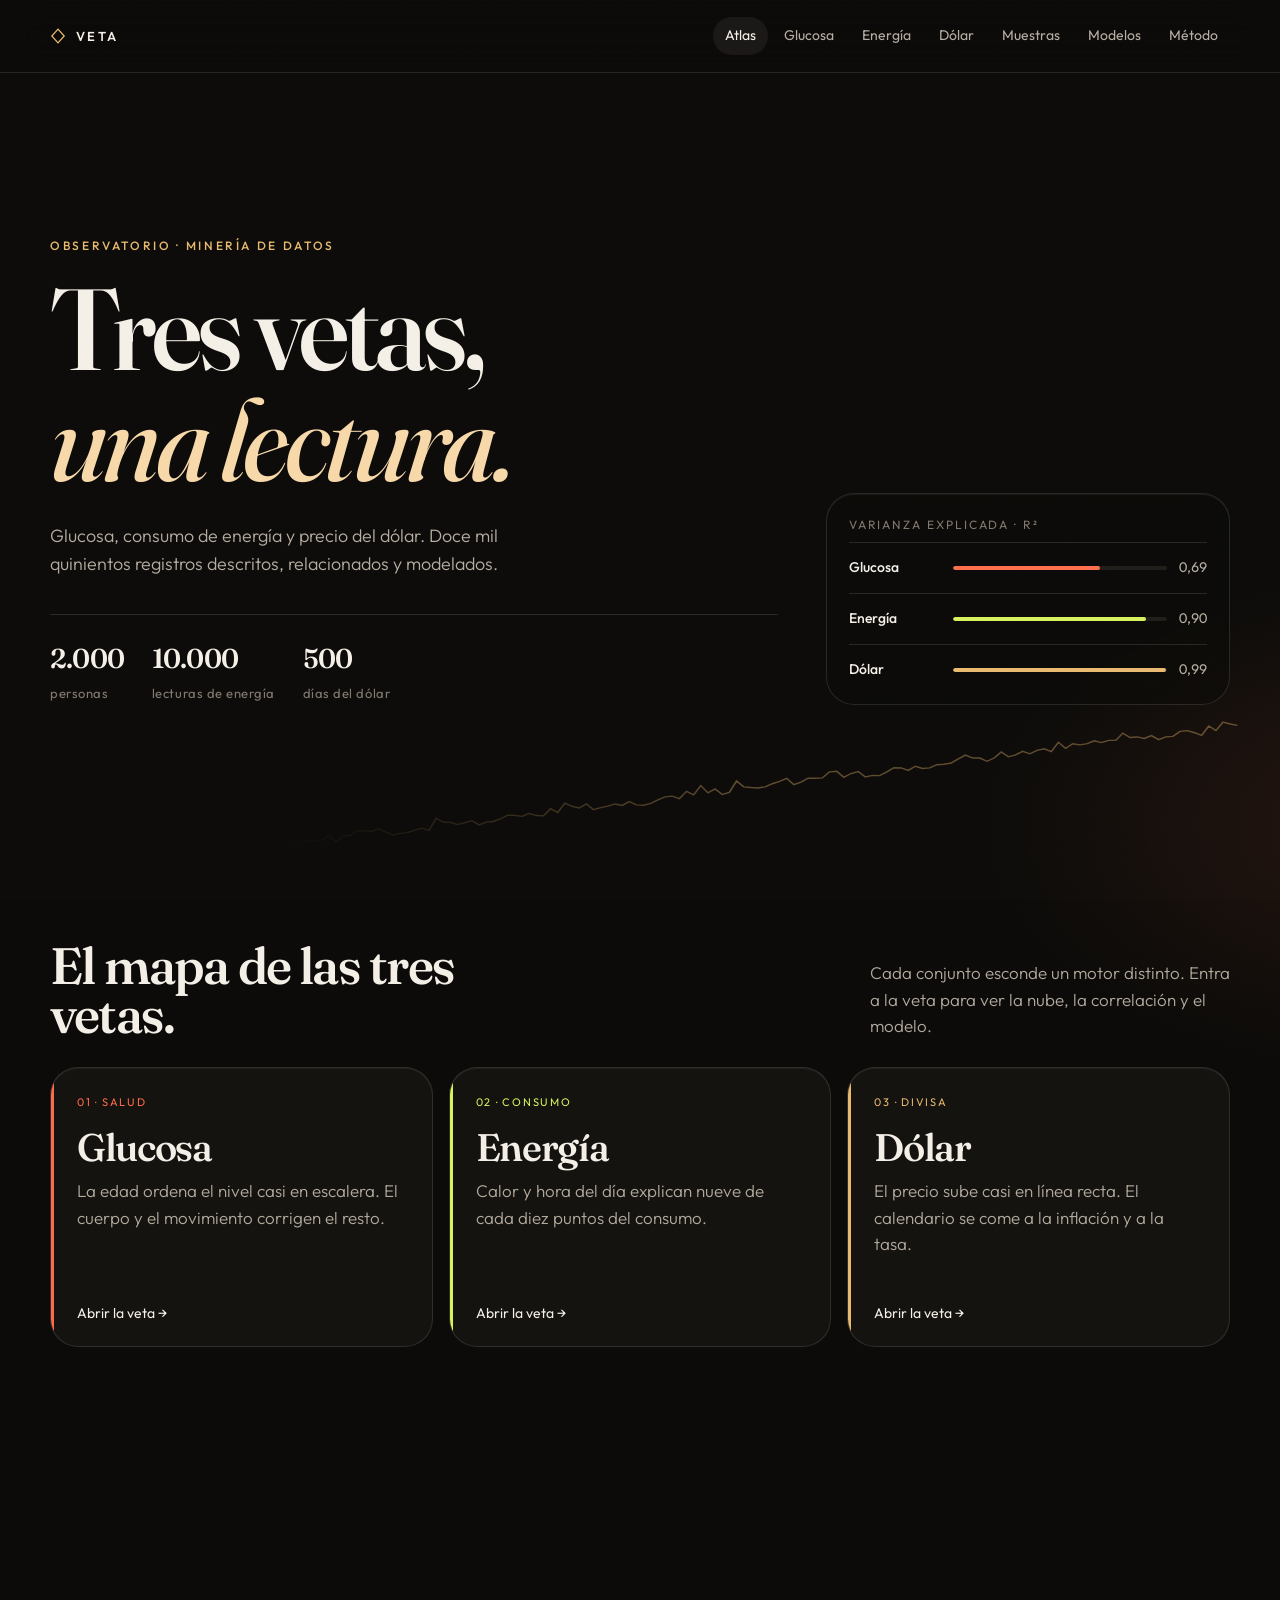
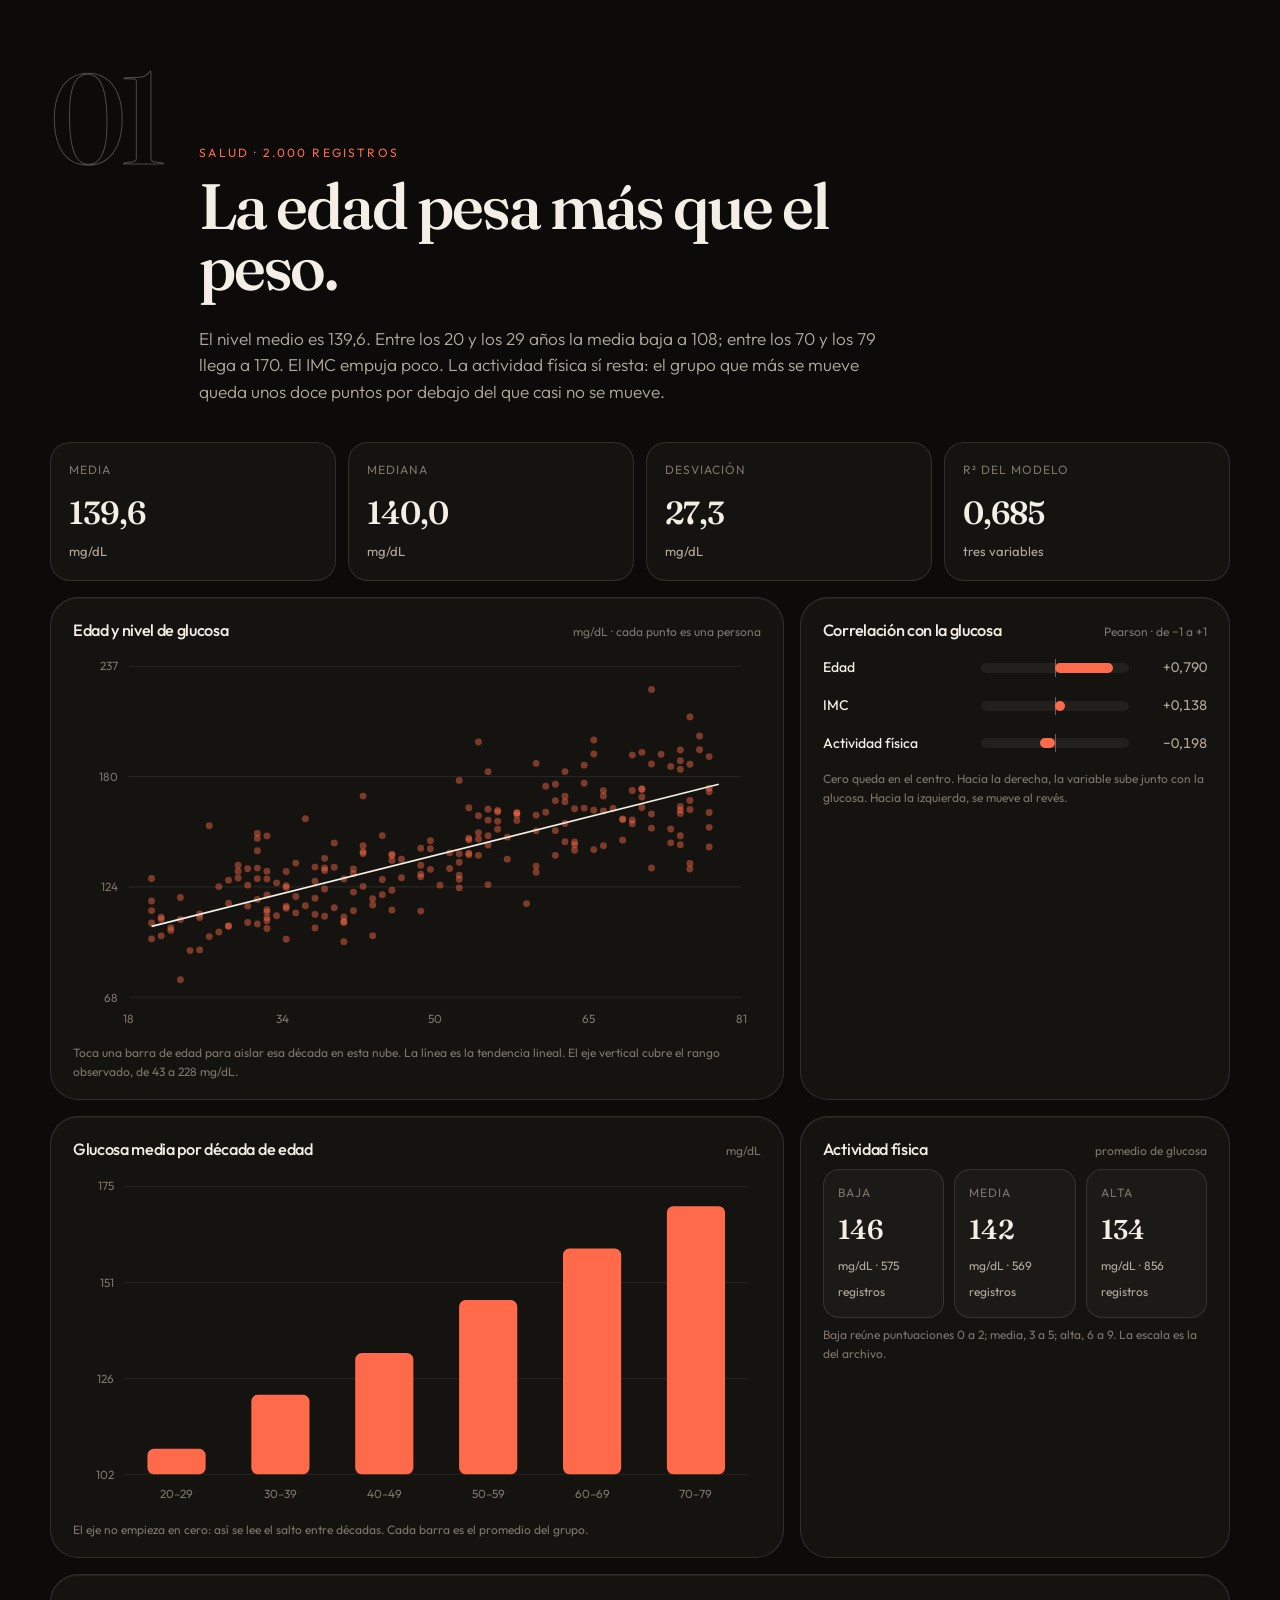
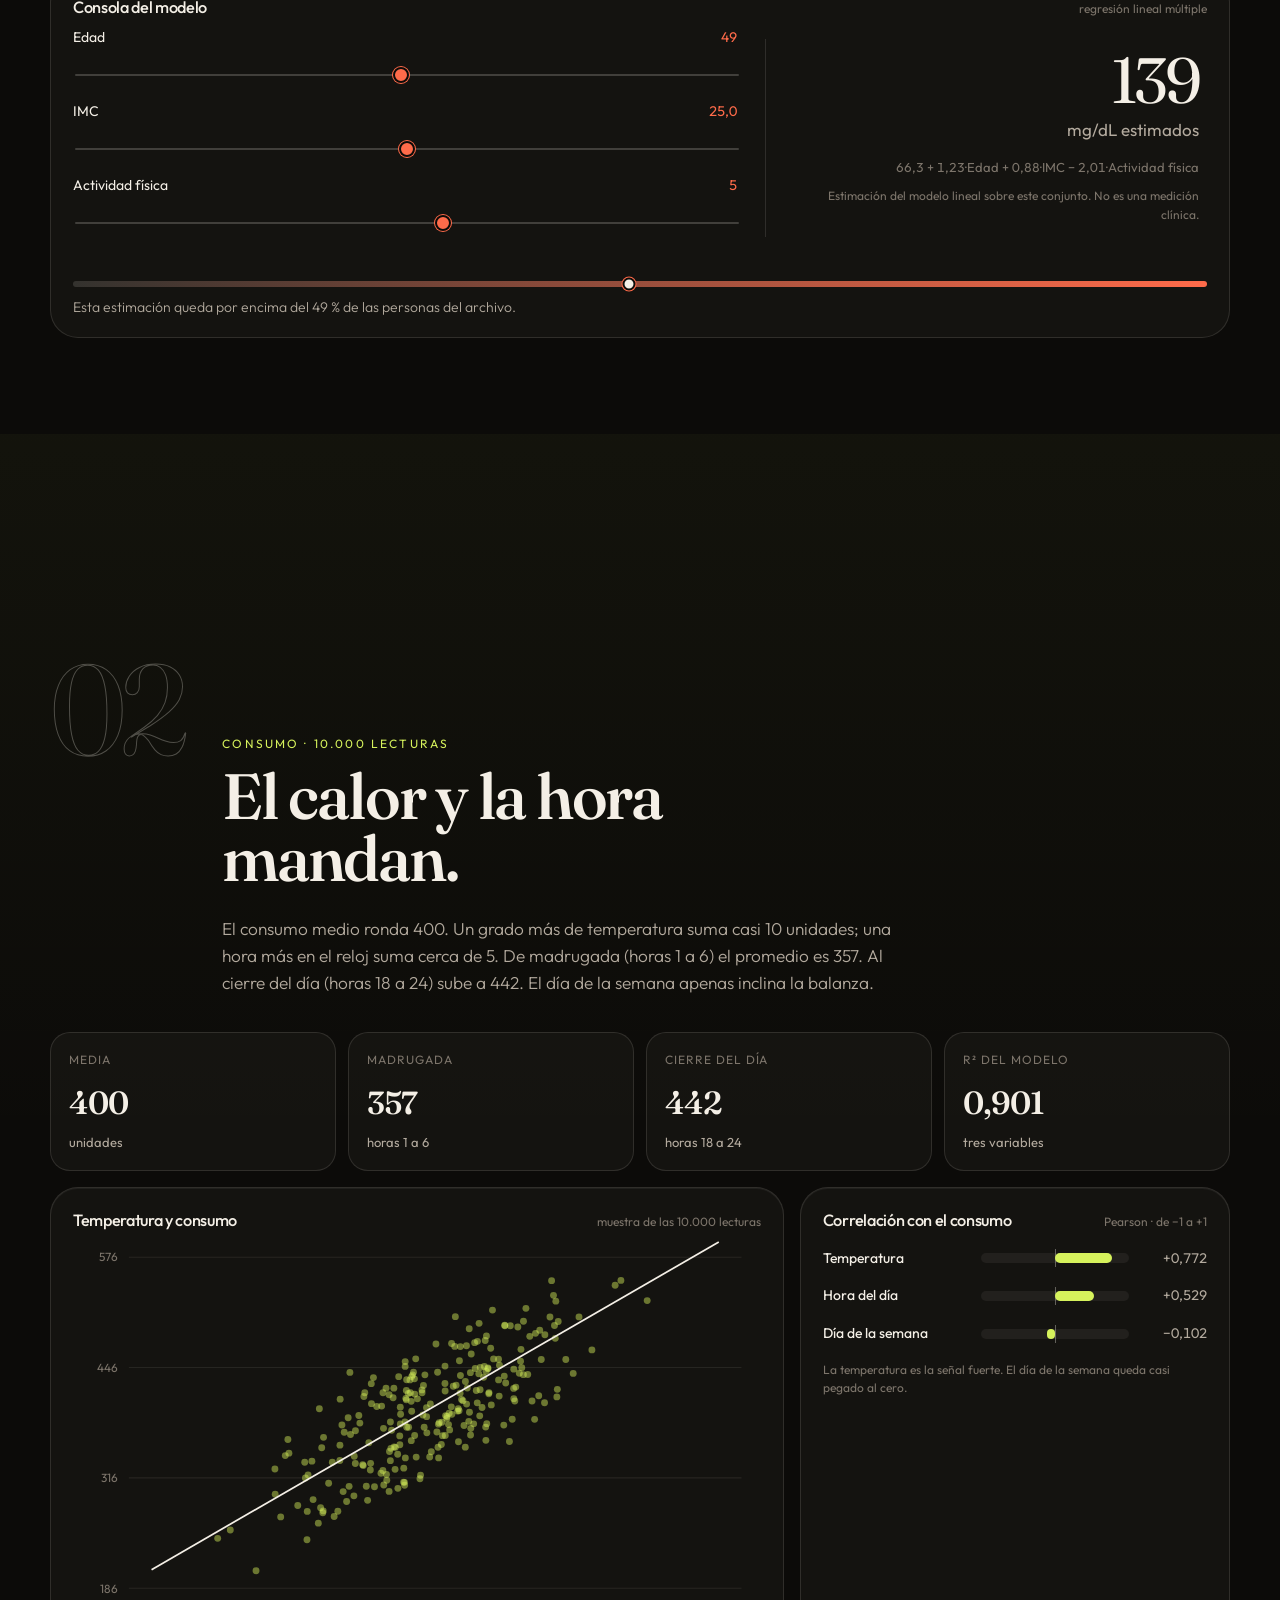
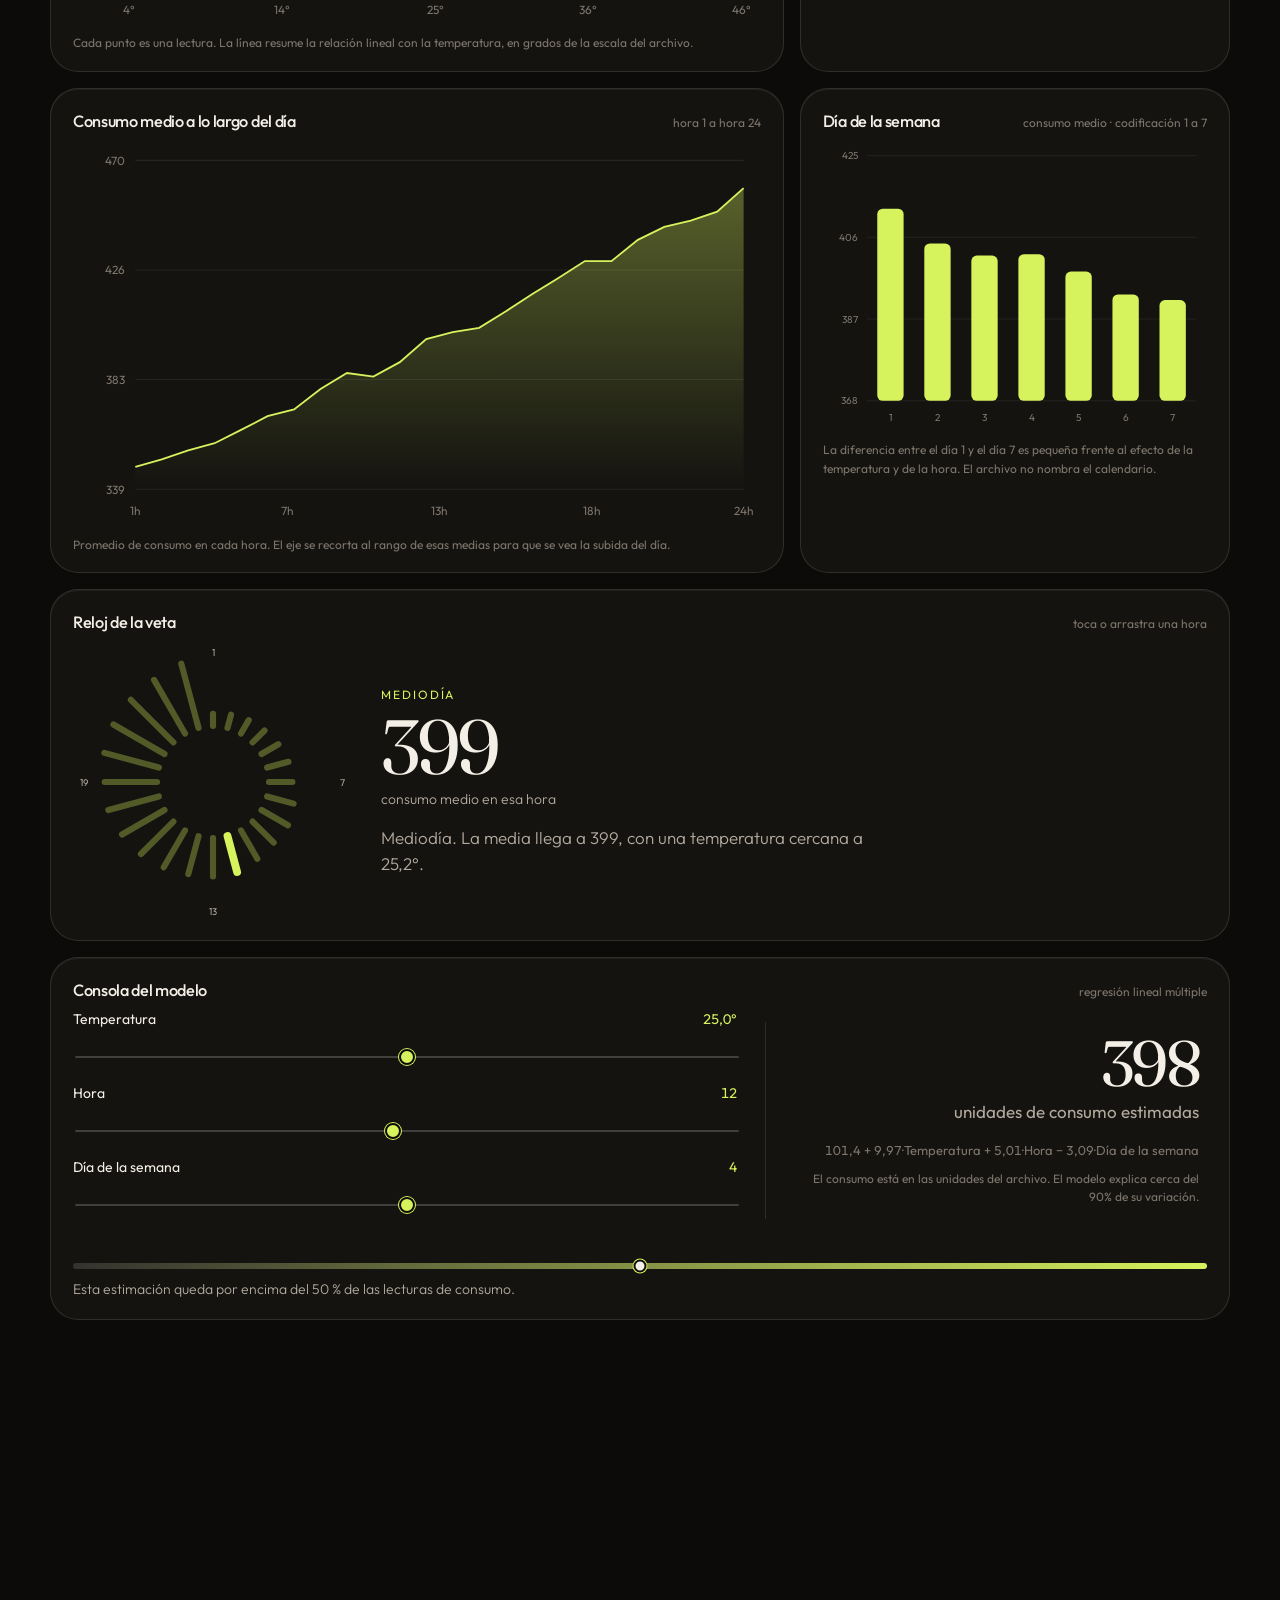
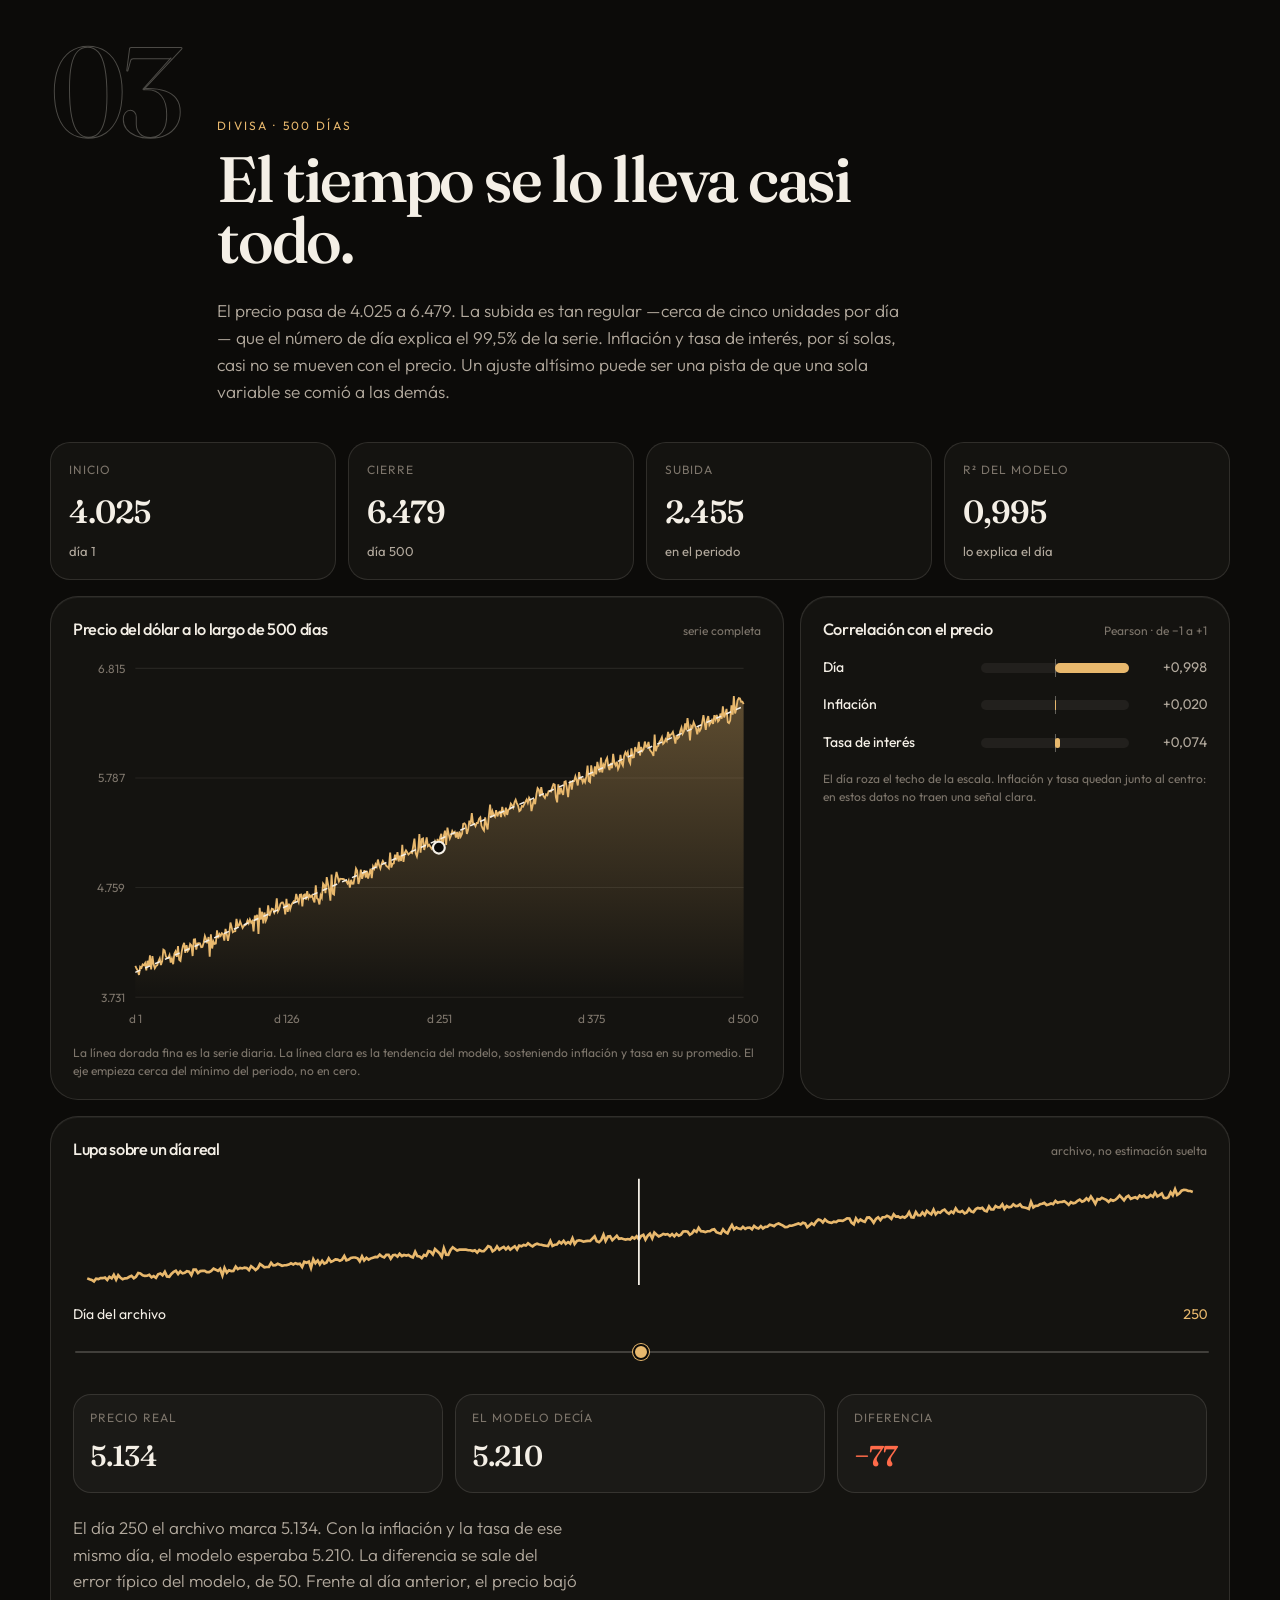
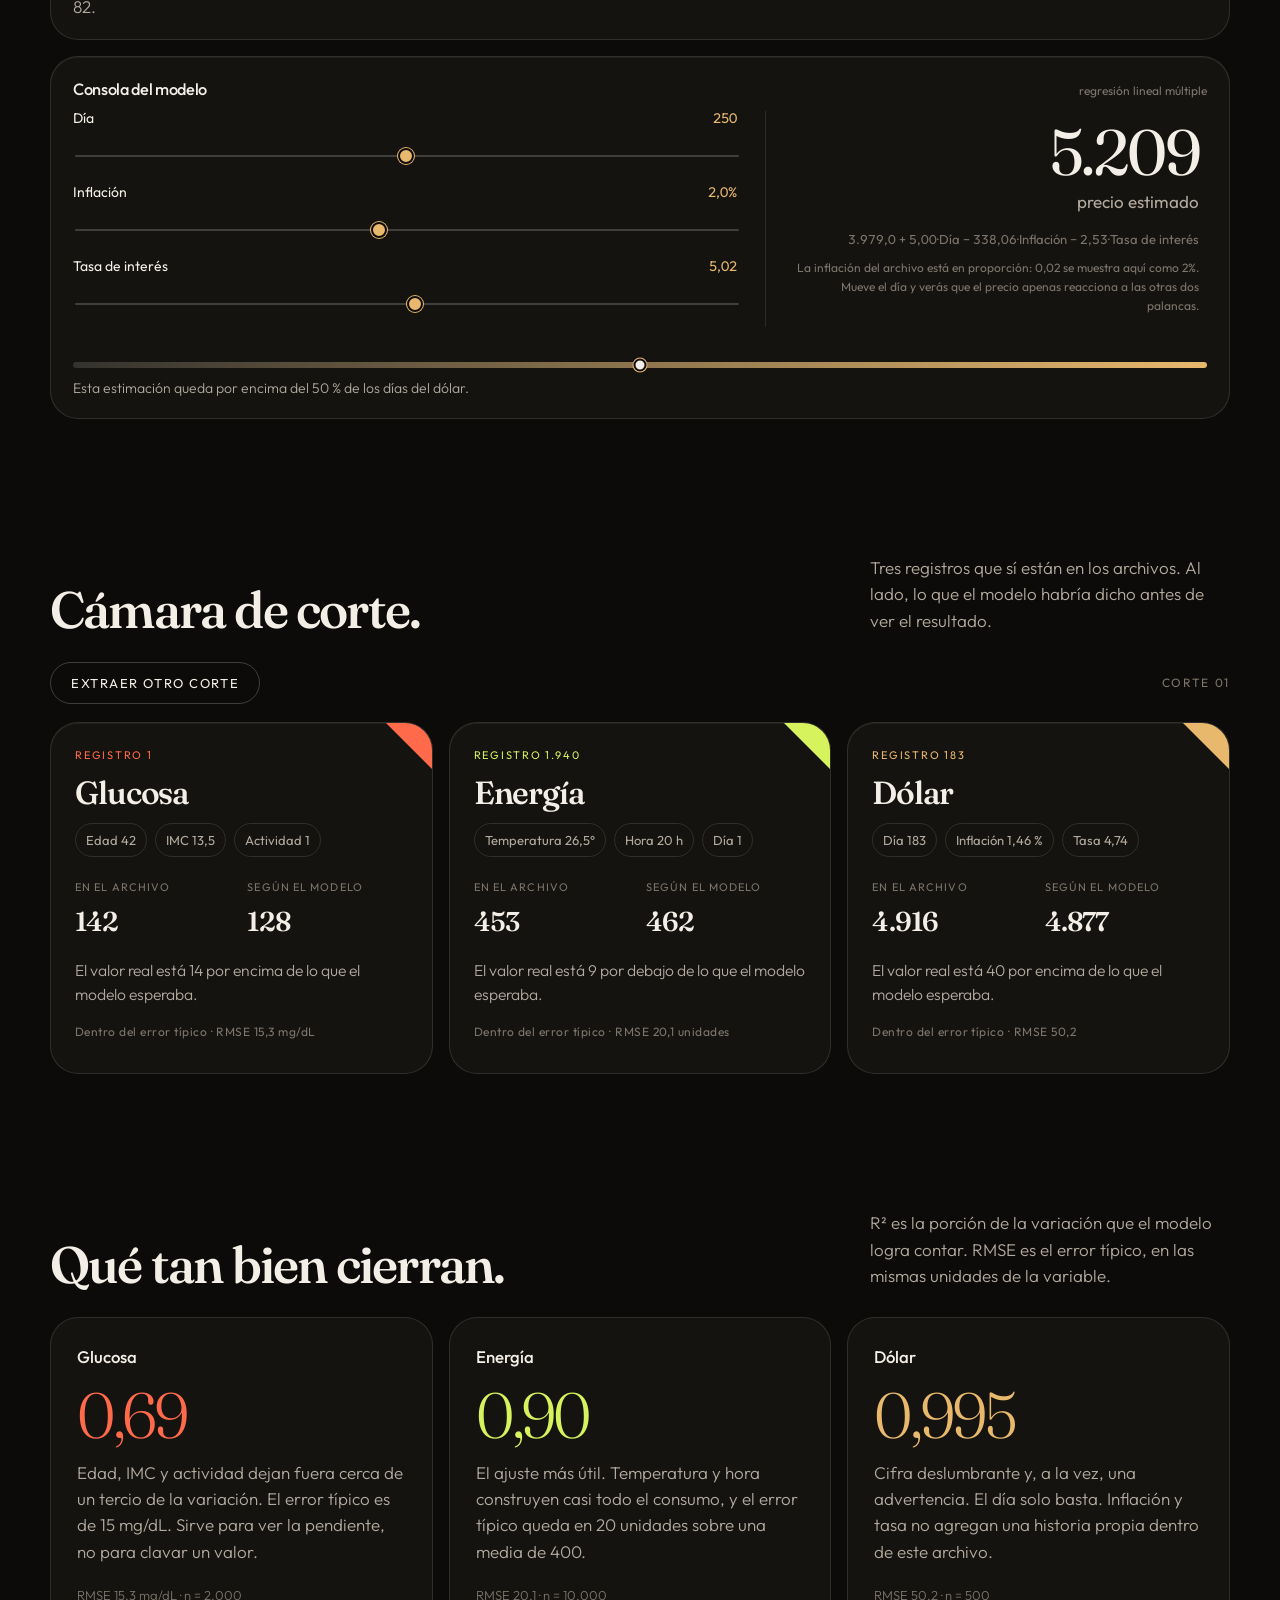
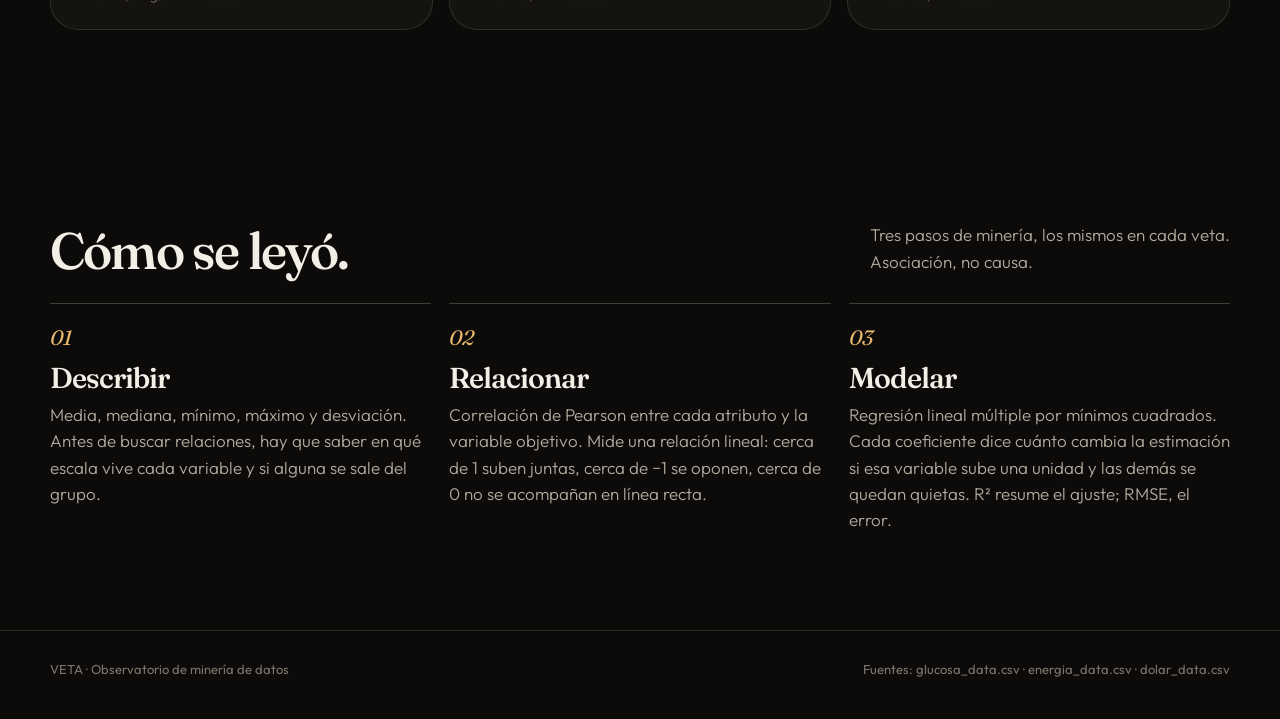
==== index.html @ 9ced31cc "Publicar el observatorio visual de minería de datos. La página lee glucosa, energía y dólar con esta" ====
<!DOCTYPE html>
<html lang="es">
<head>
  <meta charset="UTF-8" />
  <meta name="viewport" content="width=device-width, initial-scale=1" />
  <meta name="theme-color" content="#0c0b09" />
  <title>VETA — Minería de datos</title>
  <meta name="description" content="Observatorio visual de minería de datos: glucosa, consumo de energía y precio del dólar." />
  <link rel="icon" href="data:image/svg+xml,%3Csvg xmlns='http://www.w3.org/2000/svg' viewBox='0 0 32 32'%3E%3Crect fill='%230c0b09' width='32' height='32'/%3E%3Cpath d='M16 4l8 12-8 12-8-12z' fill='none' stroke='%23e8b86d' stroke-width='1.6'/%3E%3C/svg%3E" />
  <link rel="preconnect" href="https://fonts.googleapis.com" />
  <link rel="preconnect" href="https://fonts.gstatic.com" crossorigin />
  <link href="https://fonts.googleapis.com/css2?family=Fraunces:ital,opsz,wght@0,9..144,460;0,9..144,560;1,9..144,460&family=Outfit:wght@300;400;500;600&display=swap" rel="stylesheet" />
  <link rel="stylesheet" href="css/estilos.css" />
</head>
<body>
  <div class="progreso" id="progreso"></div>

  <header class="nav">
    <div class="nav-inner">
      <a class="marca" href="#inicio" aria-label="VETA, inicio">
        <svg width="16" height="16" viewBox="0 0 16 16" aria-hidden="true">
          <path d="M8 1.2 14.2 8 8 14.8 1.8 8Z" fill="none" stroke="#e8b86d" stroke-width="1.2"/>
        </svg>
        VETA
      </a>
      <nav class="nav-links" aria-label="Secciones">
        <a href="#atlas">Atlas</a>
        <a href="#glucosa">Glucosa</a>
        <a href="#energia">Energía</a>
        <a href="#dolar">Dólar</a>
        <a href="#muestras">Muestras</a>
        <a href="#modelos">Modelos</a>
        <a href="#metodo">Método</a>
      </nav>
    </div>
  </header>

  <main>
    <section class="hero" id="inicio">
      <svg class="hero-trazo" viewBox="0 0 1200 280" preserveAspectRatio="none" aria-hidden="true">
        <path id="hero-trazo" fill="none" stroke="rgba(232,184,109,0.45)" stroke-width="1.6" />
      </svg>
      <div class="contenedor hero-grid">
        <div>
          <p class="ceja">Observatorio · Minería de datos</p>
          <h1>Tres vetas,<br><em>una lectura.</em></h1>
          <p class="bajada">Glucosa, consumo de energía y precio del dólar. Doce mil quinientos registros descritos, relacionados y modelados.</p>
          <div class="hero-meta">
            <div><strong>2.000</strong><span>personas</span></div>
            <div><strong>10.000</strong><span>lecturas de energía</span></div>
            <div><strong>500</strong><span>días del dólar</span></div>
          </div>
        </div>
        <aside class="panel-hero" aria-label="Ajuste de los tres modelos">
          <p>Varianza explicada · R²</p>
          <div class="medidor">
            <b>Glucosa</b>
            <div class="pista"><i id="barra-g" style="width:68.5%;background:var(--glucosa)"></i></div>
            <em>0,69</em>
          </div>
          <div class="medidor">
            <b>Energía</b>
            <div class="pista"><i id="barra-e" style="width:90.1%;background:var(--energia)"></i></div>
            <em>0,90</em>
          </div>
          <div class="medidor">
            <b>Dólar</b>
            <div class="pista"><i id="barra-d" style="width:99.5%;background:var(--dolar)"></i></div>
            <em>0,99</em>
          </div>
        </aside>
      </div>
    </section>

    <section class="atlas" id="atlas">
      <div class="contenedor">
        <div class="seccion-cabeza">
          <h2>El mapa de las tres vetas.</h2>
          <p>Cada conjunto esconde un motor distinto. Entra a la veta para ver la nube, la correlación y el modelo.</p>
        </div>
        <div class="fichas">
          <a class="ficha" href="#glucosa" style="--accent: var(--glucosa)">
            <small>01 · Salud</small>
            <h3>Glucosa</h3>
            <p>La edad ordena el nivel casi en escalera. El cuerpo y el movimiento corrigen el resto.</p>
            <span class="ir">Abrir la veta →</span>
          </a>
          <a class="ficha" href="#energia" style="--accent: var(--energia)">
            <small>02 · Consumo</small>
            <h3>Energía</h3>
            <p>Calor y hora del día explican nueve de cada diez puntos del consumo.</p>
            <span class="ir">Abrir la veta →</span>
          </a>
          <a class="ficha" href="#dolar" style="--accent: var(--dolar)">
            <small>03 · Divisa</small>
            <h3>Dólar</h3>
            <p>El precio sube casi en línea recta. El calendario se come a la inflación y a la tasa.</p>
            <span class="ir">Abrir la veta →</span>
          </a>
        </div>
      </div>
    </section>

    <section class="capitulo" id="glucosa" data-tono="glucosa">
      <div class="contenedor">
        <div class="cabecera-cap">
          <p class="indice" aria-hidden="true">01</p>
          <div>
            <p class="kicker">Salud · 2.000 registros</p>
            <h2>La edad pesa más que el peso.</h2>
          </div>
          <p class="cita">El nivel medio es 139,6. Entre los 20 y los 29 años la media baja a 108; entre los 70 y los 79 llega a 170. El IMC empuja poco. La actividad física sí resta: el grupo que más se mueve queda unos doce puntos por debajo del que casi no se mueve.</p>
        </div>

        <div class="metricas" id="metricas-glucosa"></div>

        <div class="rejilla">
          <article class="panel">
            <header>
              <h3>Edad y nivel de glucosa</h3>
              <span>mg/dL · cada punto es una persona</span>
            </header>
            <div class="lienzo" id="chart-g-scatter"></div>
            <p class="nota" id="nota-decada">Toca una barra de edad para aislar esa década en esta nube. La línea es la tendencia lineal. El eje vertical cubre el rango observado, de 43 a 228 mg/dL.</p>
          </article>
          <article class="panel">
            <header>
              <h3>Correlación con la glucosa</h3>
              <span>Pearson · de −1 a +1</span>
            </header>
            <div id="corr-glucosa"></div>
            <p class="nota">Cero queda en el centro. Hacia la derecha, la variable sube junto con la glucosa. Hacia la izquierda, se mueve al revés.</p>
          </article>
        </div>

        <div class="rejilla">
          <article class="panel">
            <header>
              <h3>Glucosa media por década de edad</h3>
              <span>mg/dL</span>
            </header>
            <div class="lienzo" id="chart-g-edad"></div>
            <p class="nota">El eje no empieza en cero: así se lee el salto entre décadas. Cada barra es el promedio del grupo.</p>
          </article>
          <article class="panel">
            <header>
              <h3>Actividad física</h3>
              <span>promedio de glucosa</span>
            </header>
            <div class="actividad" id="act-glucosa"></div>
            <p class="nota">Baja reúne puntuaciones 0 a 2; media, 3 a 5; alta, 6 a 9. La escala es la del archivo.</p>
          </article>
        </div>

        <article class="panel bloque">
          <header>
            <h3>Consola del modelo</h3>
            <span>regresión lineal múltiple</span>
          </header>
          <form class="consola" data-modelo="glucosa">
            <div>
              <div class="control">
                <div class="control-top"><label for="g-edad">Edad</label><output id="g-edad-out">49</output></div>
                <input id="g-edad" type="range" min="20" max="79" step="1" value="49" data-clave="Edad" />
              </div>
              <div class="control">
                <div class="control-top"><label for="g-imc">IMC</label><output id="g-imc-out">25,0</output></div>
                <input id="g-imc" type="range" min="11" max="39" step="0.1" value="25" data-clave="IMC" data-decimales="1" />
              </div>
              <div class="control">
                <div class="control-top"><label for="g-act">Actividad física</label><output id="g-act-out">5</output></div>
                <input id="g-act" type="range" min="0" max="9" step="1" value="5" data-clave="Actividad_Fisica" />
              </div>
            </div>
            <div class="resultado">
              <span class="resultado-num" data-salida>139,6</span>
              <span class="resultado-unidad">mg/dL estimados</span>
              <p class="ecuacion" data-ecuacion></p>
              <p class="aviso">Estimación del modelo lineal sobre este conjunto. No es una medición clínica.</p>
            </div>
          </form>
        </article>
      </div>
    </section>

    <section class="capitulo" id="energia" data-tono="energia">
      <div class="contenedor">
        <div class="cabecera-cap">
          <p class="indice" aria-hidden="true">02</p>
          <div>
            <p class="kicker">Consumo · 10.000 lecturas</p>
            <h2>El calor y la hora mandan.</h2>
          </div>
          <p class="cita">El consumo medio ronda 400. Un grado más de temperatura suma casi 10 unidades; una hora más en el reloj suma cerca de 5. De madrugada (horas 1 a 6) el promedio es 357. Al cierre del día (horas 18 a 24) sube a 442. El día de la semana apenas inclina la balanza.</p>
        </div>

        <div class="metricas" id="metricas-energia"></div>

        <div class="rejilla">
          <article class="panel">
            <header>
              <h3>Temperatura y consumo</h3>
              <span>muestra de las 10.000 lecturas</span>
            </header>
            <div class="lienzo" id="chart-e-scatter"></div>
            <p class="nota">Cada punto es una lectura. La línea resume la relación lineal con la temperatura, en grados de la escala del archivo.</p>
          </article>
          <article class="panel">
            <header>
              <h3>Correlación con el consumo</h3>
              <span>Pearson · de −1 a +1</span>
            </header>
            <div id="corr-energia"></div>
            <p class="nota">La temperatura es la señal fuerte. El día de la semana queda casi pegado al cero.</p>
          </article>
        </div>

        <div class="rejilla">
          <article class="panel">
            <header>
              <h3>Consumo medio a lo largo del día</h3>
              <span>hora 1 a hora 24</span>
            </header>
            <div class="lienzo" id="chart-e-hora"></div>
            <p class="nota">Promedio de consumo en cada hora. El eje se recorta al rango de esas medias para que se vea la subida del día.</p>
          </article>
          <article class="panel">
            <header>
              <h3>Día de la semana</h3>
              <span>consumo medio · codificación 1 a 7</span>
            </header>
            <div class="lienzo" id="chart-e-dia"></div>
            <p class="nota">La diferencia entre el día 1 y el día 7 es pequeña frente al efecto de la temperatura y de la hora. El archivo no nombra el calendario.</p>
          </article>
        </div>

        <article class="panel bloque">
          <header>
            <h3>Reloj de la veta</h3>
            <span>toca o arrastra una hora</span>
          </header>
          <div class="reloj-cuerpo">
            <div class="lienzo reloj" id="reloj"></div>
            <div class="reloj-lectura">
              <p class="reloj-kicker" id="reloj-franja">Mediodía</p>
              <p class="reloj-num" id="reloj-consumo">399</p>
              <p class="reloj-unidad">consumo medio en esa hora</p>
              <p class="reloj-texto" id="reloj-texto"></p>
            </div>
          </div>
        </article>

        <article class="panel bloque">
          <header>
            <h3>Consola del modelo</h3>
            <span>regresión lineal múltiple</span>
          </header>
          <form class="consola" data-modelo="energia">
            <div>
              <div class="control">
                <div class="control-top"><label for="e-temp">Temperatura</label><output id="e-temp-out">25,0</output></div>
                <input id="e-temp" type="range" min="5" max="45" step="0.1" value="25" data-clave="Temperatura" data-decimales="1" data-sufijo="°" />
              </div>
              <div class="control">
                <div class="control-top"><label for="e-hora">Hora</label><output id="e-hora-out">12</output></div>
                <input id="e-hora" type="range" min="1" max="24" step="1" value="12" data-clave="Hora" />
              </div>
              <div class="control">
                <div class="control-top"><label for="e-dia">Día de la semana</label><output id="e-dia-out">4</output></div>
                <input id="e-dia" type="range" min="1" max="7" step="1" value="4" data-clave="Dia_Semana" />
              </div>
            </div>
            <div class="resultado">
              <span class="resultado-num" data-salida>400</span>
              <span class="resultado-unidad">unidades de consumo estimadas</span>
              <p class="ecuacion" data-ecuacion></p>
              <p class="aviso">El consumo está en las unidades del archivo. El modelo explica cerca del 90% de su variación.</p>
            </div>
          </form>
        </article>
      </div>
    </section>

    <section class="capitulo" id="dolar" data-tono="dolar">
      <div class="contenedor">
        <div class="cabecera-cap">
          <p class="indice" aria-hidden="true">03</p>
          <div>
            <p class="kicker">Divisa · 500 días</p>
            <h2>El tiempo se lo lleva casi todo.</h2>
          </div>
          <p class="cita">El precio pasa de 4.025 a 6.479. La subida es tan regular —cerca de cinco unidades por día— que el número de día explica el 99,5% de la serie. Inflación y tasa de interés, por sí solas, casi no se mueven con el precio. Un ajuste altísimo puede ser una pista de que una sola variable se comió a las demás.</p>
        </div>

        <div class="metricas" id="metricas-dolar"></div>

        <div class="rejilla">
          <article class="panel">
            <header>
              <h3>Precio del dólar a lo largo de 500 días</h3>
              <span>serie completa</span>
            </header>
            <div class="lienzo" id="chart-d-serie"></div>
            <p class="nota">La línea dorada fina es la serie diaria. La línea clara es la tendencia del modelo, sosteniendo inflación y tasa en su promedio. El eje empieza cerca del mínimo del periodo, no en cero.</p>
          </article>
          <article class="panel">
            <header>
              <h3>Correlación con el precio</h3>
              <span>Pearson · de −1 a +1</span>
            </header>
            <div id="corr-dolar"></div>
            <p class="nota">El día roza el techo de la escala. Inflación y tasa quedan junto al centro: en estos datos no traen una señal clara.</p>
          </article>
        </div>

        <article class="panel bloque">
          <header>
            <h3>Lupa sobre un día real</h3>
            <span>archivo, no estimación suelta</span>
          </header>
          <div class="lupa">
            <svg id="lupa-cinta" viewBox="0 0 640 72" role="img" aria-label="Recorrido del precio con el día elegido"></svg>
            <div class="control">
              <div class="control-top">
                <label for="lupa-dia">Día del archivo</label>
                <output id="lupa-dia-out">250</output>
              </div>
              <input id="lupa-dia" type="range" min="1" max="500" step="1" value="250" />
            </div>
            <div class="lupa-cifras">
              <div><span>Precio real</span><strong id="lupa-precio">—</strong></div>
              <div><span>El modelo decía</span><strong id="lupa-modelo">—</strong></div>
              <div><span>Diferencia</span><strong id="lupa-error">—</strong></div>
            </div>
            <p class="lupa-relato" id="lupa-relato"></p>
          </div>
        </article>

        <article class="panel bloque">
          <header>
            <h3>Consola del modelo</h3>
            <span>regresión lineal múltiple</span>
          </header>
          <form class="consola" data-modelo="dolar">
            <div>
              <div class="control">
                <div class="control-top"><label for="d-dia">Día</label><output id="d-dia-out">250</output></div>
                <input id="d-dia" type="range" min="1" max="500" step="1" value="250" data-clave="Dia" />
              </div>
              <div class="control">
                <div class="control-top"><label for="d-inf">Inflación</label><output id="d-inf-out">2,0%</output></div>
                <input id="d-inf" type="range" min="0.004" max="0.039" step="0.001" value="0.02" data-clave="Inflacion" data-escala="100" data-decimales="1" data-sufijo="%" />
              </div>
              <div class="control">
                <div class="control-top"><label for="d-tasa">Tasa de interés</label><output id="d-tasa-out">5,02</output></div>
                <input id="d-tasa" type="range" min="3.65" max="6.32" step="0.01" value="5.02" data-clave="Tasa_interes" data-decimales="2" />
              </div>
            </div>
            <div class="resultado">
              <span class="resultado-num" data-salida>5.212</span>
              <span class="resultado-unidad">precio estimado</span>
              <p class="ecuacion" data-ecuacion></p>
              <p class="aviso">La inflación del archivo está en proporción: 0,02 se muestra aquí como 2%. Mueve el día y verás que el precio apenas reacciona a las otras dos palancas.</p>
            </div>
          </form>
        </article>
      </div>
    </section>

    <section class="camara" id="muestras">
      <div class="contenedor">
        <div class="seccion-cabeza">
          <h2>Cámara de corte.</h2>
          <p>Tres registros que sí están en los archivos. Al lado, lo que el modelo habría dicho antes de ver el resultado.</p>
        </div>
        <div class="camara-barra">
          <button type="button" class="extraer" id="extraer">Extraer otro corte</button>
          <span id="corte-num">Corte 01</span>
        </div>
        <div class="trio" id="especimenes"></div>
      </div>
    </section>

    <section class="modelos" id="modelos">
      <div class="contenedor">
        <div class="seccion-cabeza">
          <h2>Qué tan bien cierran.</h2>
          <p>R² es la porción de la variación que el modelo logra contar. RMSE es el error típico, en las mismas unidades de la variable.</p>
        </div>
        <div class="trio">
          <article class="modelo-card" data-tono="glucosa">
            <h3>Glucosa</h3>
            <p class="r2">0,69</p>
            <p>Edad, IMC y actividad dejan fuera cerca de un tercio de la variación. El error típico es de 15 mg/dL. Sirve para ver la pendiente, no para clavar un valor.</p>
            <p class="pie">RMSE 15,3 mg/dL · n = 2.000</p>
          </article>
          <article class="modelo-card" data-tono="energia">
            <h3>Energía</h3>
            <p class="r2">0,90</p>
            <p>El ajuste más útil. Temperatura y hora construyen casi todo el consumo, y el error típico queda en 20 unidades sobre una media de 400.</p>
            <p class="pie">RMSE 20,1 · n = 10.000</p>
          </article>
          <article class="modelo-card" data-tono="dolar">
            <h3>Dólar</h3>
            <p class="r2">0,995</p>
            <p>Cifra deslumbrante y, a la vez, una advertencia. El día solo basta. Inflación y tasa no agregan una historia propia dentro de este archivo.</p>
            <p class="pie">RMSE 50,2 · n = 500</p>
          </article>
        </div>
      </div>
    </section>

    <section class="metodo" id="metodo">
      <div class="contenedor">
        <div class="seccion-cabeza">
          <h2>Cómo se leyó.</h2>
          <p>Tres pasos de minería, los mismos en cada veta. Asociación, no causa.</p>
        </div>
        <div class="pasos">
          <article class="paso">
            <span>01</span>
            <h3>Describir</h3>
            <p>Media, mediana, mínimo, máximo y desviación. Antes de buscar relaciones, hay que saber en qué escala vive cada variable y si alguna se sale del grupo.</p>
          </article>
          <article class="paso">
            <span>02</span>
            <h3>Relacionar</h3>
            <p>Correlación de Pearson entre cada atributo y la variable objetivo. Mide una relación lineal: cerca de 1 suben juntas, cerca de −1 se oponen, cerca de 0 no se acompañan en línea recta.</p>
          </article>
          <article class="paso">
            <span>03</span>
            <h3>Modelar</h3>
            <p>Regresión lineal múltiple por mínimos cuadrados. Cada coeficiente dice cuánto cambia la estimación si esa variable sube una unidad y las demás se quedan quietas. R² resume el ajuste; RMSE, el error.</p>
          </article>
        </div>
      </div>
    </section>
  </main>

  <footer class="pie-pagina">
    <div class="contenedor">
      <span>VETA · Observatorio de minería de datos</span>
      <span>Fuentes: glucosa_data.csv · energia_data.csv · dolar_data.csv</span>
    </div>
  </footer>

  <script src="js/datos.js"></script>
  <script src="js/app.js"></script>
</body>
</html>
---- css/estilos.css ----
:root {
  --bg: #0c0b09;
  --bg-2: #141310;
  --ink: #f4efe6;
  --muted: #b3aa9e;
  --dim: #7d756b;
  --line: rgba(244, 239, 230, 0.12);
  --line-strong: rgba(244, 239, 230, 0.22);
  --panel: rgba(244, 239, 230, 0.035);
  --glucosa: #ff6b4a;
  --energia: #d6f25c;
  --dolar: #e8b86d;
  --serif: "Fraunces", "Iowan Old Style", Palatino, Georgia, serif;
  --sans: "Outfit", "Avenir Next", "Segoe UI", sans-serif;
  --sombra: inset 0 1px 0 rgba(255, 255, 255, 0.05);
  --radio: 28px;
  --ancho: 1180px;
}

* { box-sizing: border-box; }

html { scroll-behavior: smooth; }

body {
  margin: 0;
  color: var(--ink);
  font-family: var(--sans);
  font-weight: 400;
  font-size: 17px;
  line-height: 1.55;
  background:
    radial-gradient(1000px 520px at 8% -10%, rgba(232, 184, 109, 0.16), transparent 58%),
    radial-gradient(820px 480px at 110% 8%, rgba(255, 107, 74, 0.1), transparent 52%),
    radial-gradient(700px 420px at 70% 110%, rgba(214, 242, 92, 0.06), transparent 50%),
    var(--bg);
  color-scheme: dark;
}

body::before {
  content: "";
  pointer-events: none;
  position: fixed;
  inset: 0;
  z-index: 50;
  opacity: 0.18;
  mix-blend-mode: overlay;
  background-image: url("data:image/svg+xml,%3Csvg xmlns='http://www.w3.org/2000/svg' width='180' height='180'%3E%3Cfilter id='n'%3E%3CfeTurbulence type='fractalNoise' baseFrequency='.8' numOctaves='2' stitchTiles='stitch'/%3E%3C/filter%3E%3Crect width='100%25' height='100%25' filter='url(%23n)'/%3E%3C/svg%3E");
}

::selection {
  background: rgba(232, 184, 109, 0.35);
  color: var(--ink);
}

a { color: inherit; text-decoration: none; }

img, svg { max-width: 100%; }

.progreso {
  position: fixed;
  top: 0;
  left: 0;
  height: 2px;
  width: 0;
  z-index: 60;
  background: linear-gradient(90deg, var(--glucosa), var(--dolar), var(--energia));
}

.nav {
  position: sticky;
  top: 0;
  z-index: 40;
  backdrop-filter: blur(18px);
  background: rgba(12, 11, 9, 0.72);
  border-bottom: 1px solid var(--line);
}

.nav-inner,
.contenedor {
  width: min(var(--ancho), calc(100% - 40px));
  margin: 0 auto;
}

.nav-inner {
  display: flex;
  align-items: center;
  justify-content: space-between;
  min-height: 72px;
  gap: 20px;
}

.marca {
  display: flex;
  align-items: center;
  gap: 10px;
  font-weight: 560;
  letter-spacing: 0.18em;
  font-size: 13px;
}

.marca svg { display: block; }

.nav-links {
  display: flex;
  flex-wrap: wrap;
  justify-content: flex-end;
  gap: 4px;
  align-items: center;
}

.nav-links a {
  color: var(--muted);
  font-size: 14px;
  padding: 8px 12px;
  border-radius: 999px;
}

.nav-links a:hover,
.nav-links a.activo {
  color: var(--ink);
  background: rgba(244, 239, 230, 0.06);
}

.hero {
  position: relative;
  min-height: calc(100vh - 72px);
  display: grid;
  align-items: center;
  padding: 48px 0 80px;
  overflow: hidden;
}

.hero-trazo {
  position: absolute;
  left: 0;
  right: 0;
  bottom: 0;
  width: 100%;
  height: 240px;
  opacity: 0.8;
  pointer-events: none;
  -webkit-mask-image: linear-gradient(90deg, transparent 0%, transparent 22%, #000 58%);
  mask-image: linear-gradient(90deg, transparent 0%, transparent 22%, #000 58%);
}

.hero-grid {
  position: relative;
  z-index: 1;
  display: grid;
  grid-template-columns: 1.35fr 0.75fr;
  gap: 48px;
  align-items: end;
}

.ceja {
  margin: 0 0 18px;
  color: var(--dolar);
  letter-spacing: 0.22em;
  text-transform: uppercase;
  font-size: 12px;
  font-weight: 500;
}

h1, h2, h3 {
  font-family: var(--serif);
  font-weight: 560;
  letter-spacing: -0.035em;
  line-height: 0.96;
  margin: 0;
}

h1 {
  font-size: clamp(4.4rem, 9vw, 8.1rem);
}

h1 em {
  font-style: italic;
  font-weight: 460;
  color: #f7d7a6;
}

.bajada {
  max-width: 460px;
  margin: 28px 0 0;
  color: var(--muted);
  font-size: 1.12rem;
  font-weight: 300;
}

.hero-meta {
  display: flex;
  gap: 28px;
  margin-top: 36px;
  padding-top: 22px;
  border-top: 1px solid var(--line);
}

.hero-meta strong {
  display: block;
  font-family: var(--serif);
  font-size: 1.7rem;
  font-weight: 560;
  letter-spacing: -0.03em;
}

.hero-meta span {
  color: var(--dim);
  font-size: 13px;
  letter-spacing: 0.04em;
}

.panel-hero {
  background: rgba(12, 11, 9, 0.55);
  border: 1px solid var(--line);
  border-radius: var(--radio);
  padding: 22px 22px 10px;
  box-shadow: var(--sombra);
  backdrop-filter: blur(8px);
}

.panel-hero p {
  margin: 0 0 8px;
  color: var(--dim);
  font-size: 12px;
  letter-spacing: 0.16em;
  text-transform: uppercase;
}

.medidor {
  display: grid;
  grid-template-columns: 92px 1fr auto;
  gap: 12px;
  align-items: center;
  padding: 14px 0;
  border-top: 1px solid var(--line);
}

.medidor b { font-weight: 500; font-size: 14px; }

.pista {
  height: 4px;
  border-radius: 99px;
  background: rgba(244, 239, 230, 0.08);
  overflow: hidden;
}

.pista i {
  display: block;
  height: 100%;
  border-radius: inherit;
  transform-origin: left center;
  animation: crecer 1.15s cubic-bezier(0.2, 0.7, 0.2, 1) both;
}

.medidor em {
  font-style: normal;
  font-variant-numeric: tabular-nums;
  color: var(--muted);
  font-size: 14px;
}

.atlas, .capitulo, .modelos, .metodo {
  padding: 96px 0;
}

.atlas { padding-top: 40px; }

.seccion-cabeza {
  display: flex;
  justify-content: space-between;
  gap: 32px;
  align-items: end;
  margin-bottom: 28px;
}

.seccion-cabeza h2 { font-size: clamp(2.4rem, 4vw, 3.6rem); max-width: 14ch; }

.seccion-cabeza p {
  max-width: 360px;
  margin: 0;
  color: var(--muted);
  font-weight: 300;
}

.fichas {
  display: grid;
  grid-template-columns: repeat(3, 1fr);
  gap: 16px;
}

.ficha {
  --accent: var(--dolar);
  position: relative;
  display: flex;
  flex-direction: column;
  min-height: 280px;
  padding: 26px 26px 22px;
  border-radius: var(--radio);
  background: var(--panel);
  border: 1px solid var(--line);
  box-shadow: var(--sombra);
  overflow: hidden;
  transition: transform 0.35s ease, border-color 0.35s ease, background 0.35s ease;
}

.ficha::before {
  content: "";
  position: absolute;
  left: 0;
  top: 0;
  bottom: 0;
  width: 3px;
  background: var(--accent);
}

.ficha:hover {
  transform: translateY(-6px);
  border-color: var(--line-strong);
  background: rgba(244, 239, 230, 0.055);
}

.ficha small {
  color: var(--accent);
  letter-spacing: 0.16em;
  text-transform: uppercase;
  font-size: 11px;
}

.ficha h3 {
  margin-top: 18px;
  font-size: 2.4rem;
}

.ficha p {
  color: var(--muted);
  font-weight: 300;
  margin: 12px 0 0;
}

.ficha .ir {
  margin-top: auto;
  padding-top: 24px;
  color: var(--ink);
  font-size: 14px;
}

.capitulo { position: relative; }

.capitulo[data-tono="glucosa"] { --accent: var(--glucosa); }
.capitulo[data-tono="energia"] {
  --accent: var(--energia);
  background: linear-gradient(180deg, rgba(214, 242, 92, 0.035), transparent 28%);
}
.capitulo[data-tono="dolar"] { --accent: var(--dolar); }

.cabecera-cap {
  display: grid;
  grid-template-columns: auto 1fr;
  gap: 28px 40px;
  align-items: end;
  margin-bottom: 36px;
}

.indice {
  font-family: var(--serif);
  font-weight: 460;
  font-size: clamp(5rem, 10vw, 8.5rem);
  line-height: 0.8;
  color: transparent;
  -webkit-text-stroke: 1px rgba(244, 239, 230, 0.28);
  letter-spacing: -0.05em;
}

.kicker {
  margin: 0 0 12px;
  color: var(--accent);
  letter-spacing: 0.18em;
  text-transform: uppercase;
  font-size: 12px;
}

.cabecera-cap h2 {
  font-size: clamp(2.6rem, 5vw, 4.5rem);
  max-width: 16ch;
}

.cita {
  grid-column: 2;
  margin: 0;
  max-width: 62ch;
  color: var(--muted);
  font-weight: 300;
  font-size: 1.08rem;
}

.metricas {
  display: grid;
  grid-template-columns: repeat(4, 1fr);
  gap: 12px;
  margin-bottom: 16px;
}

.metrica {
  padding: 18px 18px 16px;
  border-radius: 20px;
  border: 1px solid var(--line);
  background: var(--panel);
}

.metrica span {
  display: block;
  color: var(--dim);
  font-size: 12px;
  letter-spacing: 0.08em;
  text-transform: uppercase;
}

.metrica strong {
  display: block;
  margin-top: 8px;
  font-family: var(--serif);
  font-size: 2rem;
  font-weight: 560;
  letter-spacing: -0.03em;
  font-variant-numeric: tabular-nums;
}

.metrica em {
  font-style: normal;
  color: var(--muted);
  font-size: 13px;
}

.rejilla {
  display: grid;
  grid-template-columns: 1.45fr 0.85fr;
  gap: 16px;
}

.rejilla + .rejilla,
.bloque { margin-top: 16px; }

.panel {
  background: var(--panel);
  border: 1px solid var(--line);
  border-radius: var(--radio);
  padding: 22px 22px 18px;
  box-shadow: var(--sombra);
}

.panel header {
  display: flex;
  justify-content: space-between;
  gap: 16px;
  align-items: baseline;
  margin-bottom: 8px;
}

.panel h3 {
  font-family: var(--sans);
  font-weight: 500;
  font-size: 1.02rem;
  letter-spacing: -0.02em;
  line-height: 1.3;
}

.panel header span,
.nota {
  color: var(--dim);
  font-size: 12px;
}

.nota { margin: 8px 0 0; }

.lienzo { width: 100%; }
.lienzo svg { display: block; width: 100%; height: auto; }

.corr-fila {
  display: grid;
  grid-template-columns: 148px 1fr 68px;
  gap: 10px;
  align-items: center;
  margin: 16px 0;
}

.corr-fila b {
  font-weight: 450;
  font-size: 14px;
}

.corr-pista {
  position: relative;
  height: 10px;
  border-radius: 99px;
  background: rgba(244, 239, 230, 0.06);
}

.corr-pista i {
  position: absolute;
  left: 50%;
  top: -4px;
  bottom: -4px;
  width: 1px;
  background: rgba(244, 239, 230, 0.35);
}

.corr-barra {
  position: absolute;
  top: 0;
  height: 100%;
  border-radius: 99px;
  background: var(--accent);
}

.corr-valor {
  text-align: right;
  font-variant-numeric: tabular-nums;
  font-size: 14px;
  color: var(--muted);
}

.actividad {
  display: grid;
  grid-template-columns: repeat(3, 1fr);
  gap: 10px;
  margin-top: 8px;
}

.actividad div {
  padding: 14px;
  border-radius: 16px;
  background: rgba(244, 239, 230, 0.03);
  border: 1px solid var(--line);
}

.actividad span {
  display: block;
  color: var(--dim);
  font-size: 12px;
  letter-spacing: 0.08em;
  text-transform: uppercase;
}

.actividad strong {
  display: block;
  margin-top: 6px;
  font-family: var(--serif);
  font-size: 1.7rem;
  font-weight: 560;
}

.actividad em {
  font-style: normal;
  color: var(--muted);
  font-size: 12px;
}

.consola {
  display: grid;
  grid-template-columns: 1.2fr 0.8fr;
  gap: 28px;
  align-items: center;
}

.control { margin-bottom: 18px; }

.control-top {
  display: flex;
  justify-content: space-between;
  font-size: 14px;
  margin-bottom: 8px;
}

.control-top output {
  font-variant-numeric: tabular-nums;
  color: var(--accent);
}

input[type="range"] {
  -webkit-appearance: none;
  appearance: none;
  width: 100%;
  height: 2px;
  border-radius: 99px;
  background: rgba(244, 239, 230, 0.2);
  outline: none;
}

input[type="range"]::-webkit-slider-thumb {
  -webkit-appearance: none;
  width: 16px;
  height: 16px;
  border-radius: 50%;
  background: var(--accent);
  border: 2px solid var(--bg);
  box-shadow: 0 0 0 1px var(--accent);
  cursor: grab;
}

input[type="range"]:focus-visible::-webkit-slider-thumb {
  outline: 2px solid var(--ink);
  outline-offset: 2px;
}

.resultado {
  text-align: right;
  padding: 12px 8px 12px 24px;
  border-left: 1px solid var(--line);
}

.resultado-num {
  display: block;
  font-family: var(--serif);
  font-size: clamp(3.2rem, 5vw, 4.6rem);
  letter-spacing: -0.04em;
  line-height: 0.9;
  font-variant-numeric: tabular-nums;
}

.resultado-unidad {
  display: block;
  margin-top: 8px;
  color: var(--muted);
}

.ecuacion {
  margin: 14px 0 0;
  color: var(--dim);
  font-size: 13px;
  font-variant-numeric: tabular-nums;
}

.aviso {
  margin: 10px 0 0;
  color: var(--dim);
  font-size: 12px;
}

.cinta {
  grid-column: 1 / -1;
  margin-top: 4px;
}

.cinta-pista {
  position: relative;
  height: 6px;
  border-radius: 99px;
  background: linear-gradient(90deg, rgba(244, 239, 230, 0.14), var(--accent));
}

.cinta-pista i {
  position: absolute;
  top: 50%;
  width: 13px;
  height: 13px;
  border-radius: 50%;
  background: var(--ink);
  border: 2px solid var(--bg);
  box-shadow: 0 0 0 1px var(--accent);
  transform: translate(-50%, -50%);
}

.cinta p {
  margin: 10px 0 0;
  color: var(--muted);
  font-size: 14px;
  font-weight: 300;
}

.reloj-cuerpo,
.lupa {
  display: grid;
  grid-template-columns: 280px 1fr;
  gap: 28px;
  align-items: center;
}

.reloj { max-width: 280px; margin: 0 auto; }

.reloj svg { cursor: grab; }

.reloj-kicker {
  margin: 0;
  color: var(--accent);
  letter-spacing: 0.16em;
  text-transform: uppercase;
  font-size: 12px;
}

.reloj-num {
  margin: 8px 0 0;
  font-family: var(--serif);
  font-size: clamp(3.4rem, 6vw, 5rem);
  letter-spacing: -0.045em;
  line-height: 0.9;
}

.reloj-unidad,
.reloj-texto,
.lupa-relato {
  color: var(--muted);
  font-weight: 300;
}

.reloj-unidad { margin: 8px 0 0; font-size: 14px; }
.reloj-texto, .lupa-relato { margin: 14px 0 0; max-width: 46ch; }

.lupa { grid-template-columns: 1fr; gap: 8px; }
.lupa svg { width: 100%; height: auto; display: block; }

.lupa-cifras {
  display: grid;
  grid-template-columns: repeat(3, 1fr);
  gap: 12px;
  margin-top: 8px;
}

.lupa-cifras div {
  padding: 14px 16px;
  border-radius: 18px;
  border: 1px solid var(--line);
  background: rgba(244, 239, 230, 0.03);
}

.lupa-cifras span {
  display: block;
  color: var(--dim);
  font-size: 12px;
  letter-spacing: 0.08em;
  text-transform: uppercase;
}

.lupa-cifras strong {
  display: block;
  margin-top: 6px;
  font-family: var(--serif);
  font-size: 1.8rem;
  font-weight: 560;
  letter-spacing: -0.03em;
  font-variant-numeric: tabular-nums;
}

.camara { padding: 40px 0 96px; }

.camara-barra {
  display: flex;
  align-items: center;
  justify-content: space-between;
  gap: 16px;
  margin-bottom: 18px;
}

.camara-barra span {
  color: var(--dim);
  letter-spacing: 0.14em;
  text-transform: uppercase;
  font-size: 12px;
}

.extraer {
  background: transparent;
  color: var(--ink);
  border: 1px solid var(--line-strong);
  border-radius: 999px;
  padding: 12px 20px;
  font-family: var(--sans);
  font-size: 13px;
  letter-spacing: 0.12em;
  text-transform: uppercase;
  cursor: pointer;
}

.extraer:hover { border-color: var(--dolar); color: #f7d7a6; }

.especimen {
  position: relative;
  padding: 24px 24px 20px;
  border-radius: var(--radio);
  border: 1px solid var(--line);
  background: var(--panel);
  min-height: 340px;
  display: flex;
  flex-direction: column;
  overflow: hidden;
  box-shadow: var(--sombra);
}

.especimen[data-tono="glucosa"] { --accent: var(--glucosa); }
.especimen[data-tono="energia"] { --accent: var(--energia); }
.especimen[data-tono="dolar"] { --accent: var(--dolar); }

.especimen::after {
  content: "";
  position: absolute;
  top: 0;
  right: 0;
  border-style: solid;
  border-width: 0 46px 46px 0;
  border-color: transparent var(--accent) transparent transparent;
}

.especimen .ficha-kicker {
  margin: 0;
  color: var(--accent);
  letter-spacing: 0.16em;
  text-transform: uppercase;
  font-size: 11px;
}

.especimen h3 {
  margin-top: 14px;
  font-family: var(--serif);
  font-size: 2rem;
}

.rasgos {
  display: flex;
  flex-wrap: wrap;
  gap: 8px;
  margin: 14px 0 0;
  padding: 0;
  list-style: none;
}

.rasgos li {
  padding: 6px 10px;
  border-radius: 999px;
  border: 1px solid var(--line);
  color: var(--muted);
  font-size: 13px;
}

.par-medicion {
  display: grid;
  grid-template-columns: 1fr 1fr;
  gap: 12px;
  margin-top: 22px;
}

.par-medicion span {
  display: block;
  color: var(--dim);
  font-size: 11px;
  letter-spacing: 0.1em;
  text-transform: uppercase;
}

.par-medicion strong {
  display: block;
  margin-top: 4px;
  font-family: var(--serif);
  font-size: 1.7rem;
  font-weight: 560;
  letter-spacing: -0.03em;
}

.especimen .veredicto {
  margin: 16px 0 0;
  color: var(--muted);
  font-weight: 300;
  font-size: 0.98rem;
}

.especimen .sello {
  margin-top: auto;
  padding-top: 16px;
  color: var(--dim);
  font-size: 12px;
  letter-spacing: 0.04em;
}

.especimen.entra { animation: corte 0.5s ease; }

#chart-g-edad rect { cursor: pointer; }

@keyframes corte {
  from { opacity: 0; transform: translateY(12px); }
  to { opacity: 1; transform: none; }
}

.modelos { padding-top: 40px; }

.trio {
  display: grid;
  grid-template-columns: repeat(3, 1fr);
  gap: 16px;
}

.modelo-card {
  padding: 28px 26px 24px;
  border-radius: var(--radio);
  border: 1px solid var(--line);
  background: var(--panel);
  min-height: 280px;
  display: flex;
  flex-direction: column;
}

.modelo-card .r2 {
  font-family: var(--serif);
  font-size: clamp(3.4rem, 5vw, 4.8rem);
  letter-spacing: -0.045em;
  line-height: 0.9;
  margin: 18px 0 8px;
}

.modelo-card[data-tono="glucosa"] { --accent: var(--glucosa); }
.modelo-card[data-tono="energia"] { --accent: var(--energia); }
.modelo-card[data-tono="dolar"] { --accent: var(--dolar); }

.modelo-card .r2 { color: var(--accent); }

.modelo-card h3 {
  font-family: var(--sans);
  font-size: 1.05rem;
  font-weight: 500;
  letter-spacing: 0;
  line-height: 1.3;
}

.modelo-card p {
  margin: 8px 0 0;
  color: var(--muted);
  font-weight: 300;
}

.modelo-card .pie {
  margin-top: auto;
  padding-top: 20px;
  color: var(--dim);
  font-size: 13px;
}

.pasos {
  display: grid;
  grid-template-columns: repeat(3, 1fr);
  gap: 18px;
  margin-top: 28px;
}

.paso {
  padding-top: 18px;
  border-top: 1px solid var(--line-strong);
}

.paso span {
  font-family: var(--serif);
  font-style: italic;
  color: var(--dolar);
  font-size: 1.3rem;
}

.paso h3 {
  margin: 10px 0;
  font-size: 1.8rem;
}

.paso p {
  margin: 0;
  color: var(--muted);
  font-weight: 300;
}

.pie-pagina {
  border-top: 1px solid var(--line);
  padding: 28px 0 40px;
  color: var(--dim);
  font-size: 13px;
}

.pie-pagina .contenedor {
  display: flex;
  justify-content: space-between;
  gap: 16px;
  flex-wrap: wrap;
}

:focus-visible {
  outline: 2px solid var(--dolar);
  outline-offset: 3px;
}

@keyframes crecer {
  from { transform: scaleX(0); }
  to { transform: scaleX(1); }
}

@media (max-width: 980px) {
  .hero-grid,
  .rejilla,
  .consola,
  .cabecera-cap,
  .fichas,
  .trio,
  .pasos,
  .metricas,
  .reloj-cuerpo,
  .lupa-cifras {
    grid-template-columns: 1fr;
  }

  .cabecera-cap { gap: 8px; }
  .cita { grid-column: auto; }
  .indice { font-size: 5.2rem; }
  .resultado {
    text-align: left;
    border-left: 0;
    border-top: 1px solid var(--line);
    padding: 18px 0 0;
  }
  .hero { min-height: auto; padding-top: 36px; }
  .hero-trazo {
    height: 120px;
    opacity: 0.4;
    -webkit-mask-image: linear-gradient(180deg, transparent, #000 55%);
    mask-image: linear-gradient(180deg, transparent, #000 55%);
  }
}

@media (max-width: 720px) {
  .nav-links a { padding: 6px 8px; font-size: 13px; }
  .nav-inner { width: min(var(--ancho), calc(100% - 24px)); }
  .contenedor { width: min(var(--ancho), calc(100% - 24px)); }
  h1 { font-size: 3.6rem; }
  .corr-fila { grid-template-columns: 1fr auto; }
  .corr-pista { grid-column: 1 / -1; order: 3; }
  .actividad { grid-template-columns: 1fr; }
}

@media (prefers-reduced-motion: reduce) {
  html { scroll-behavior: auto; }
  .pista i { animation: none; transform: none; }
  .ficha, .especimen { transition: none; }
  .especimen.entra { animation: none; }
}
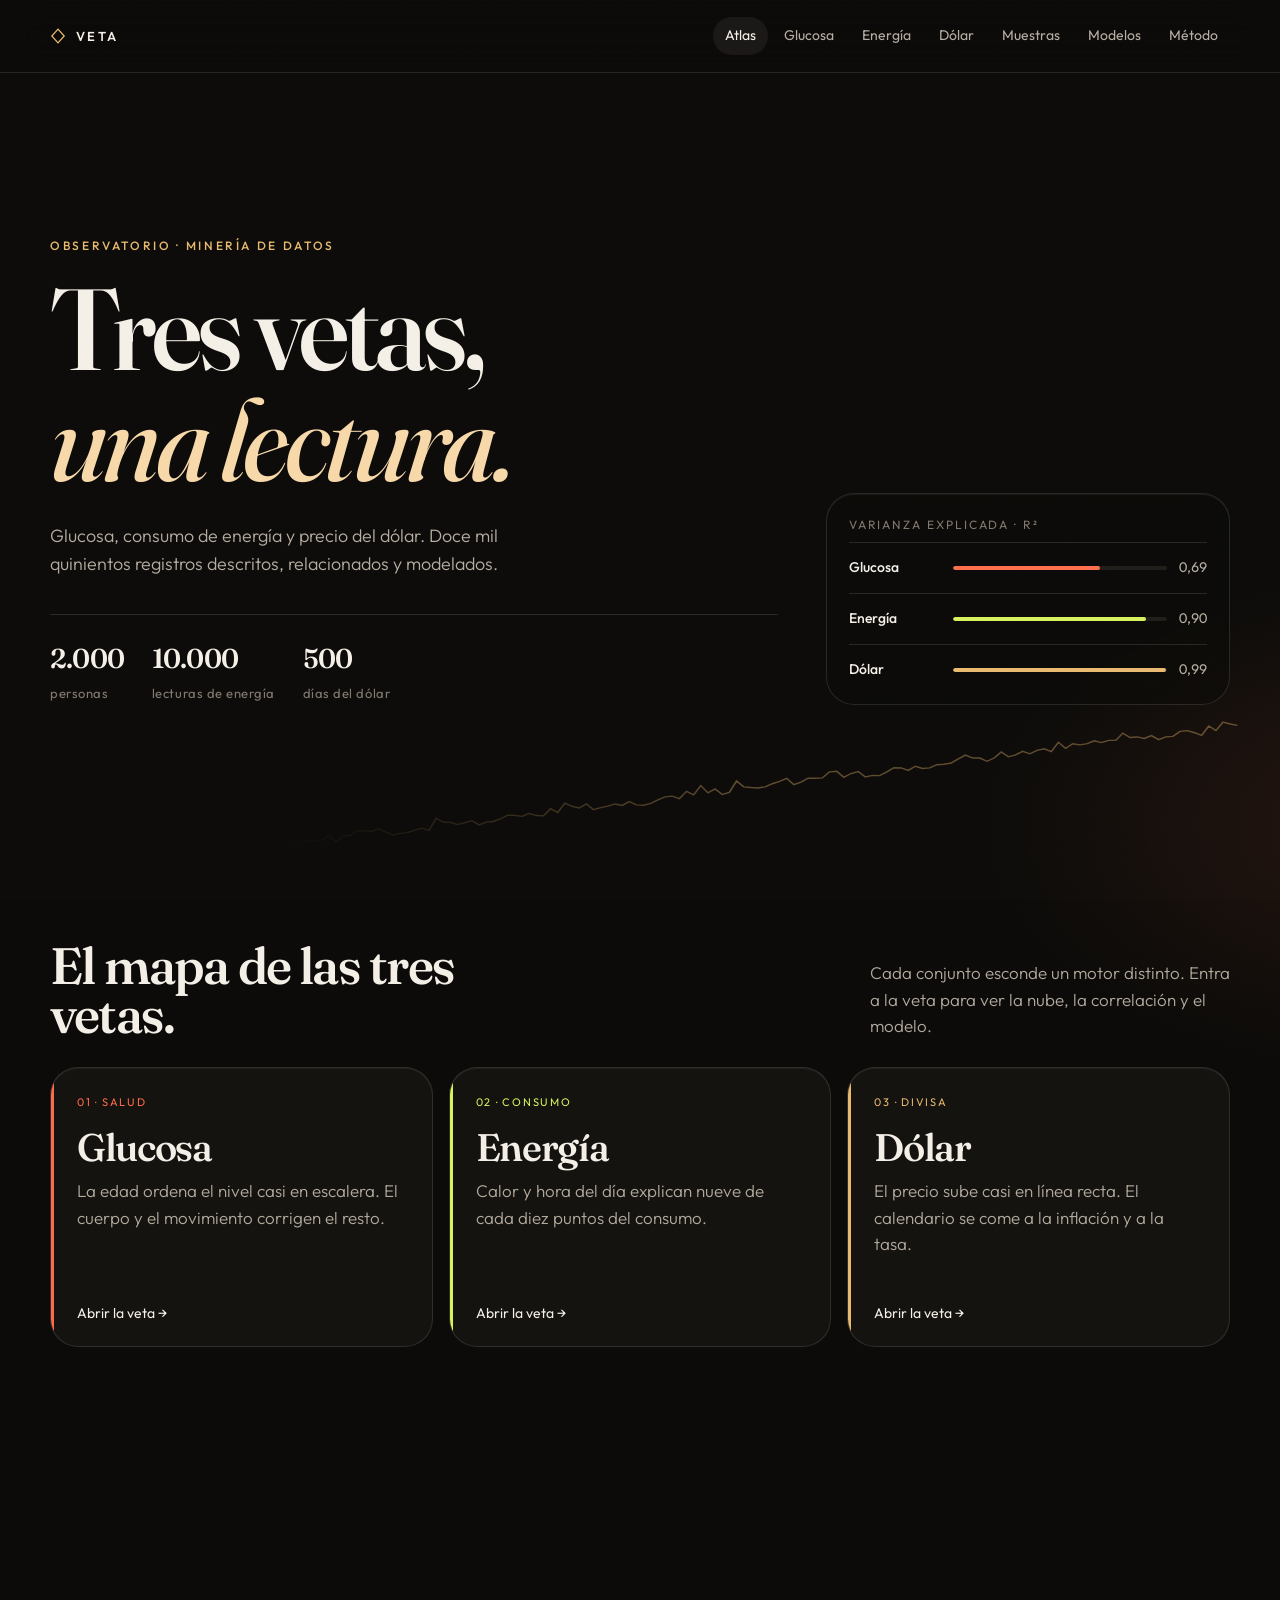
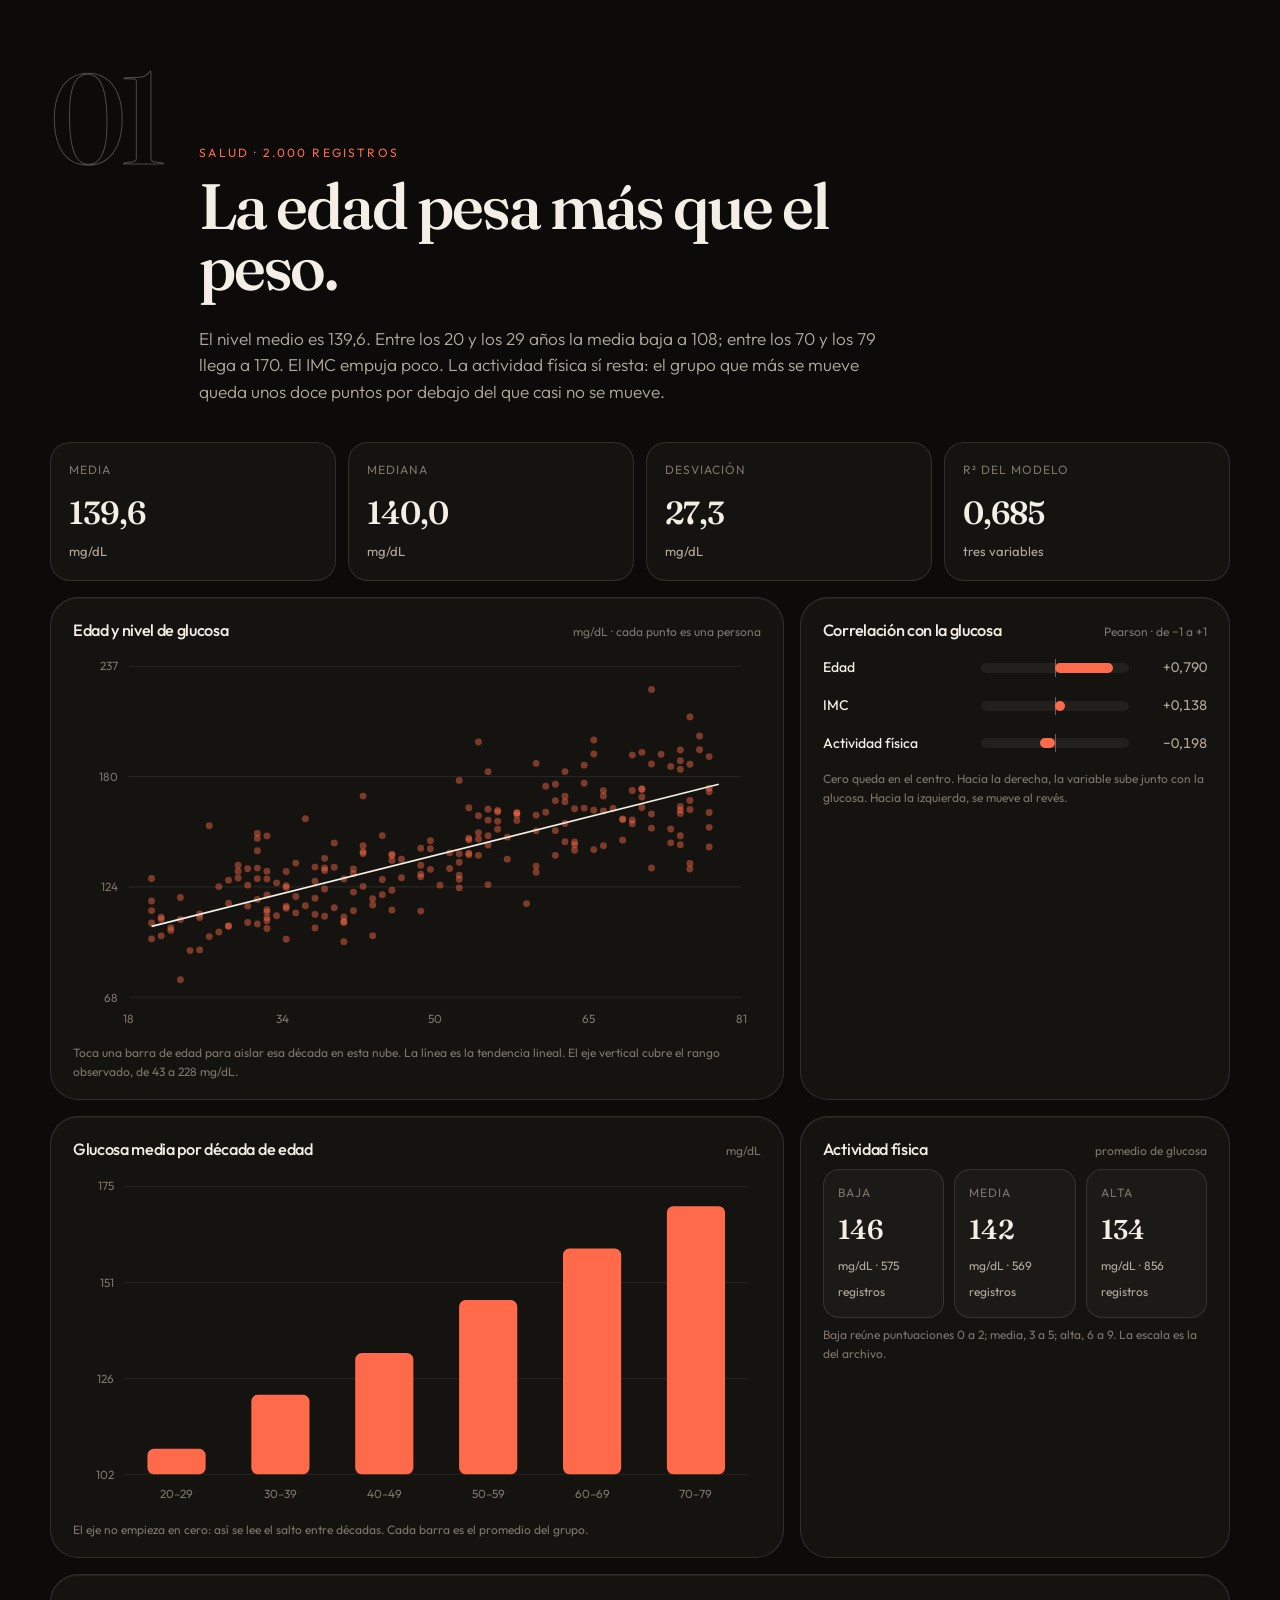
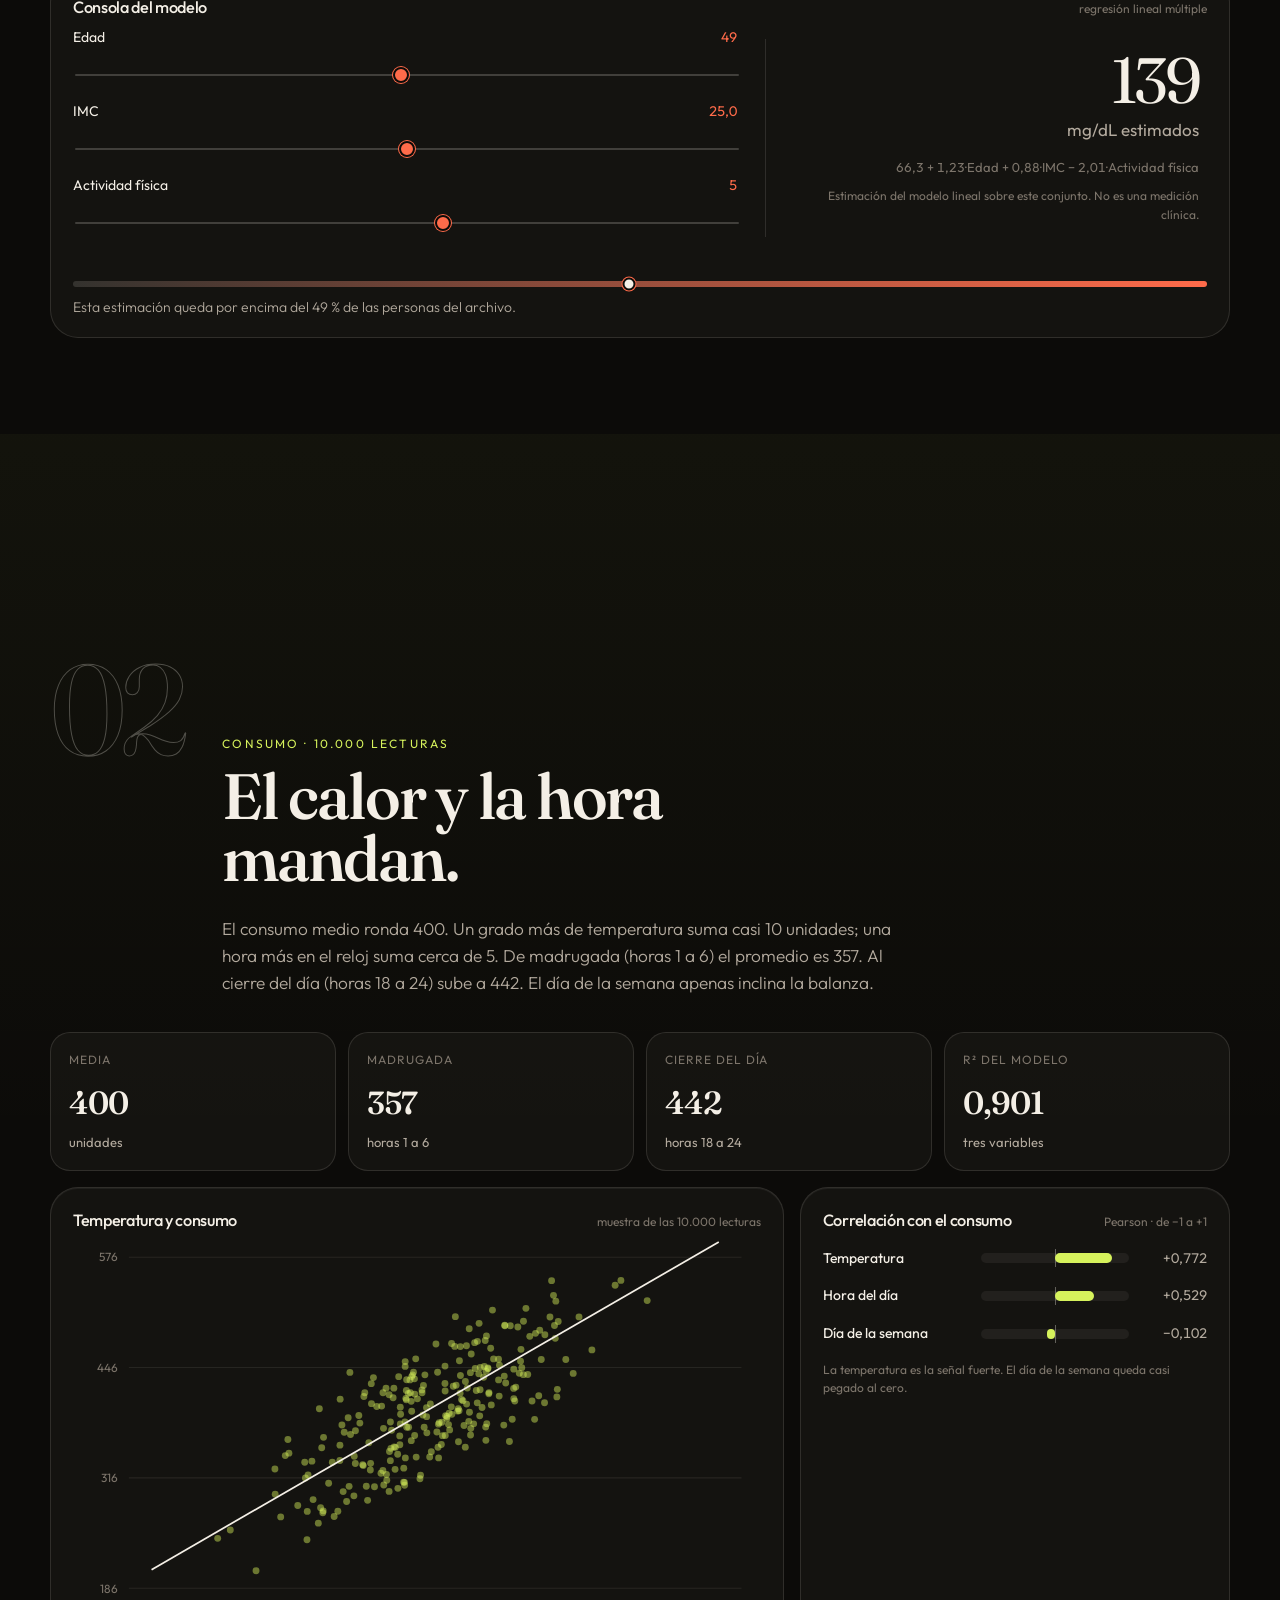
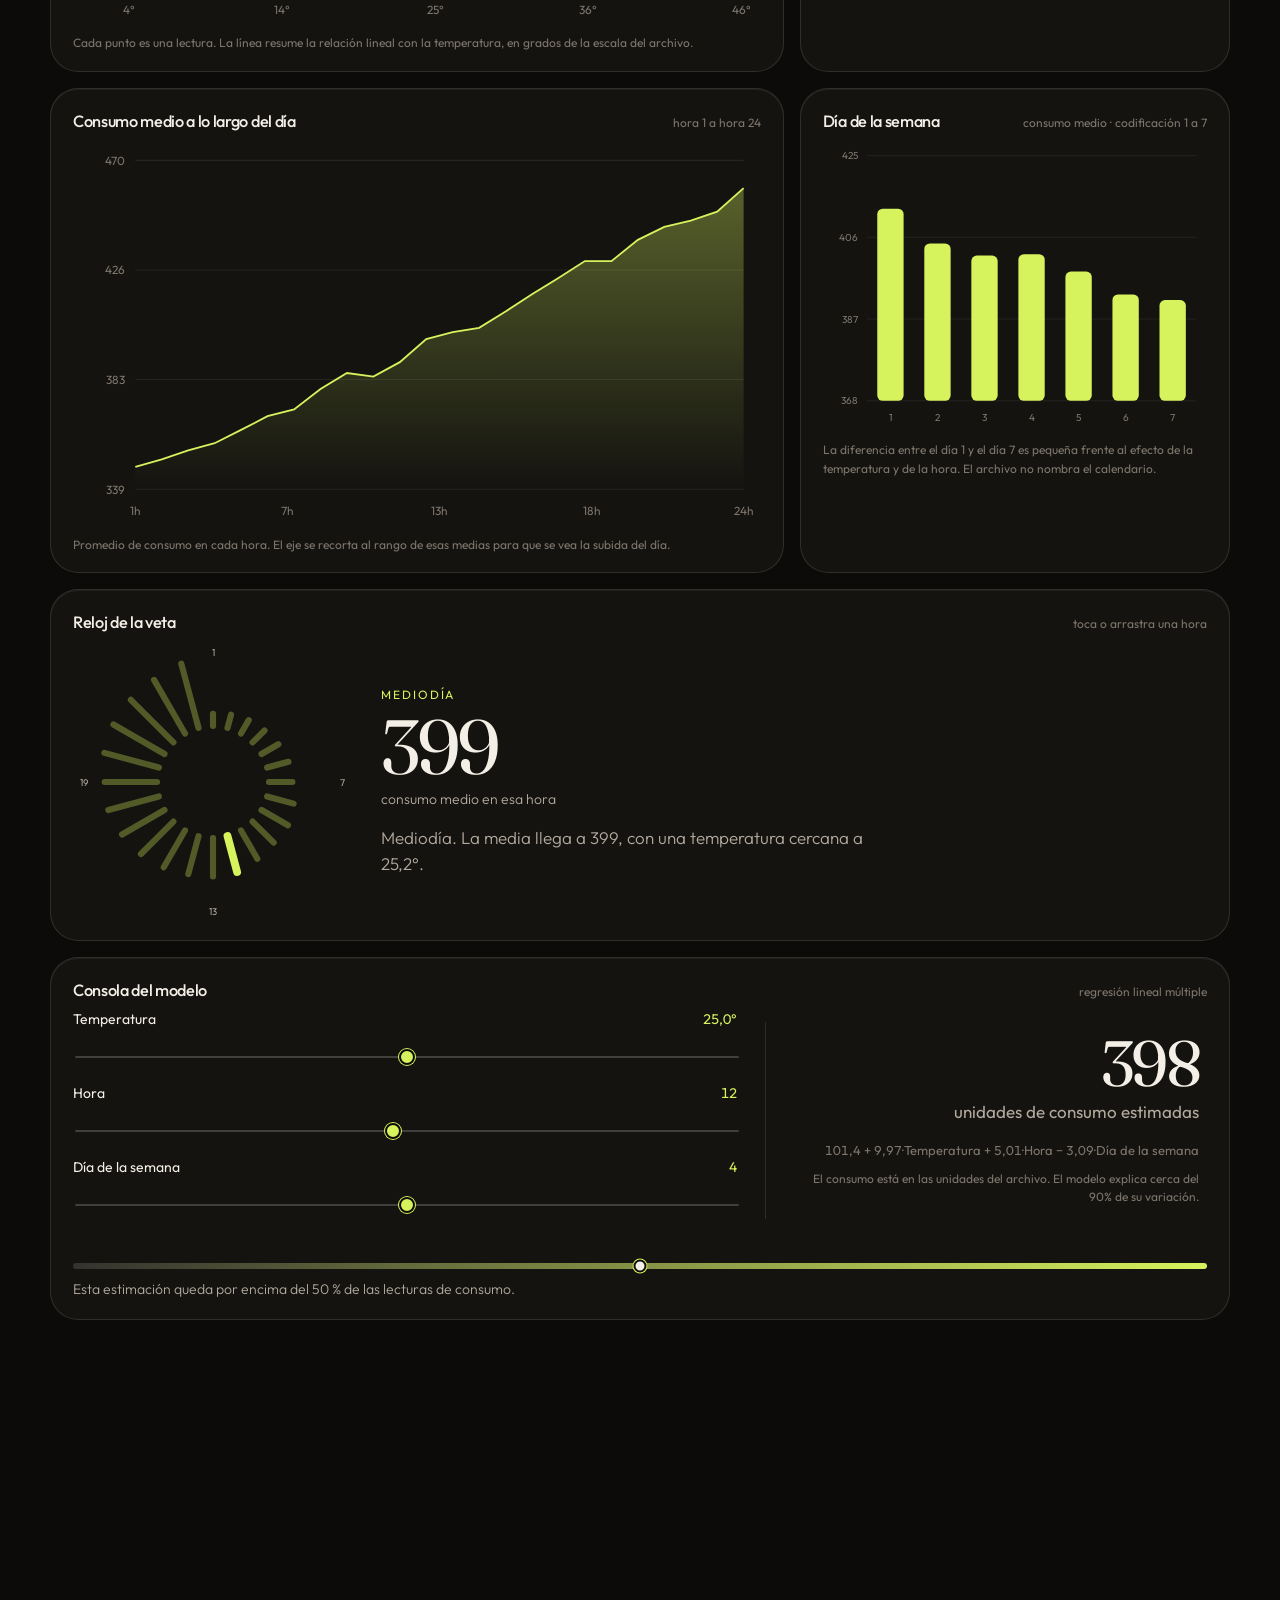
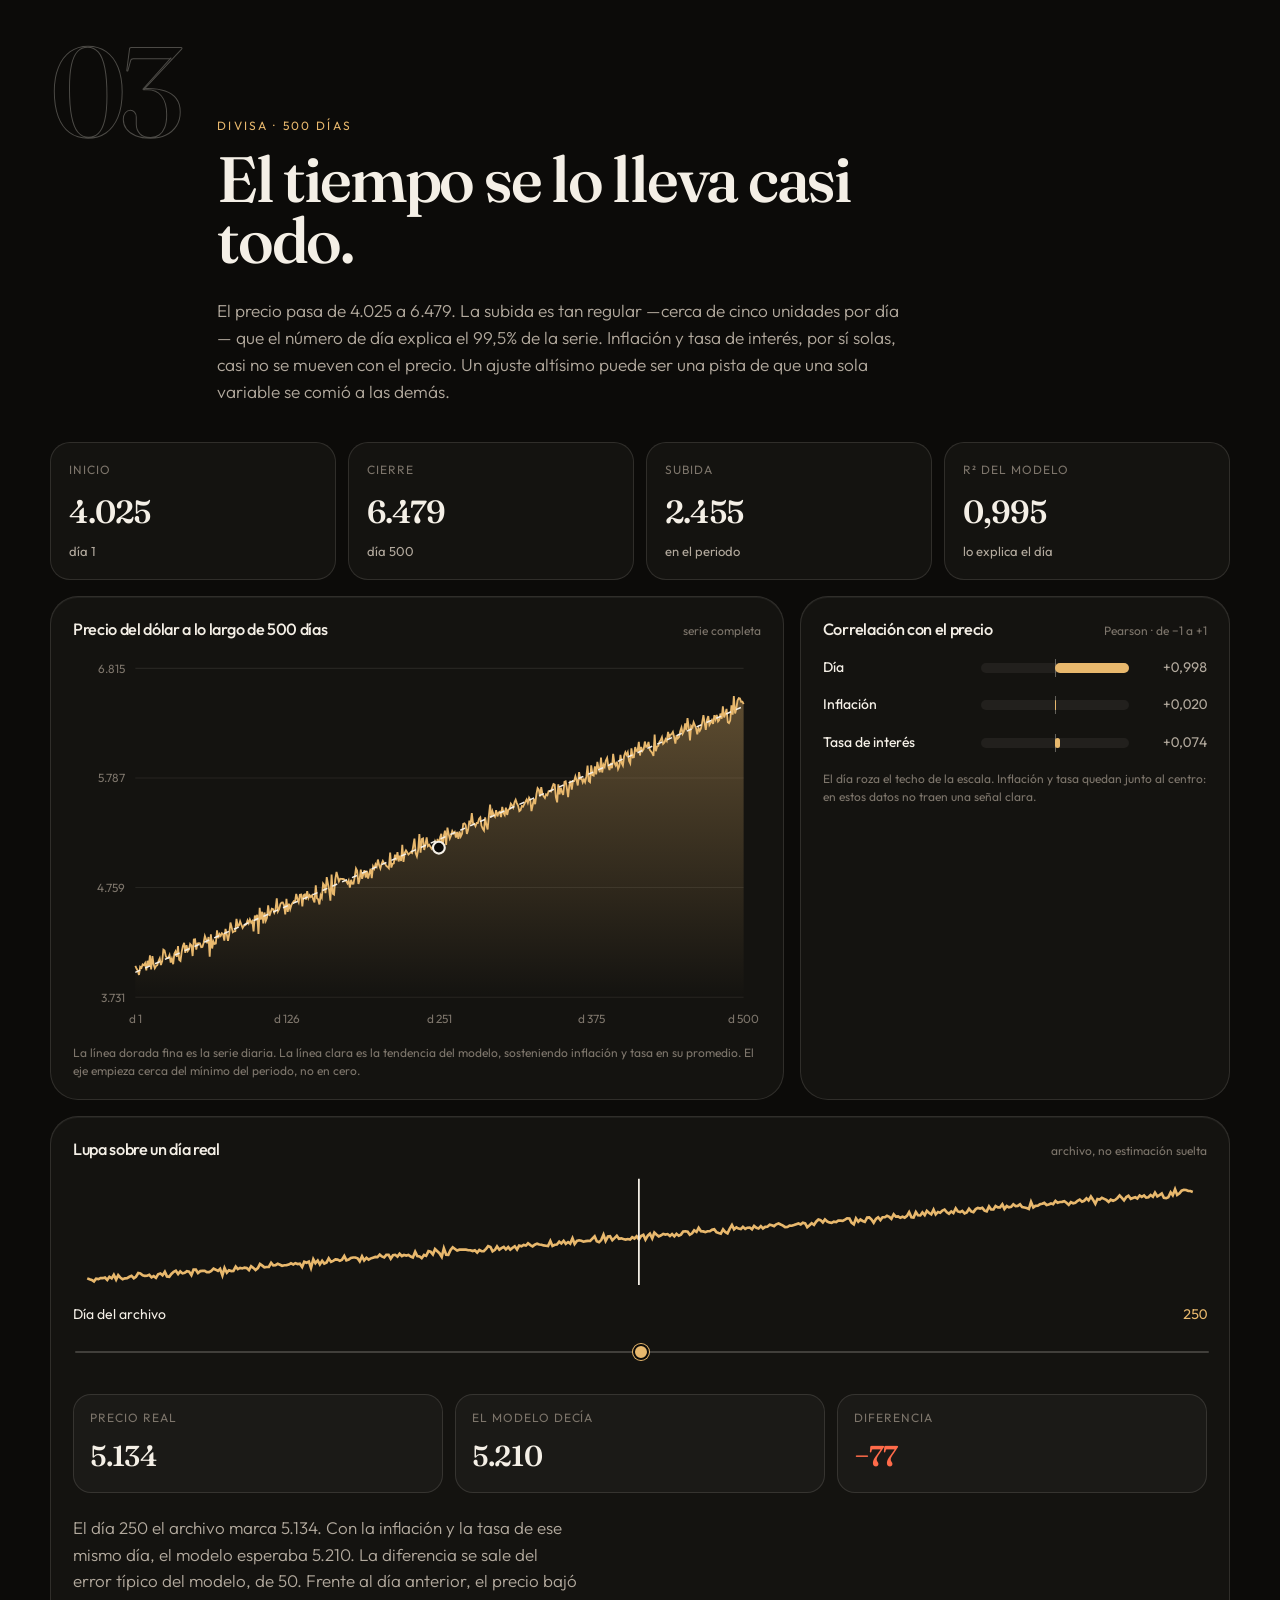
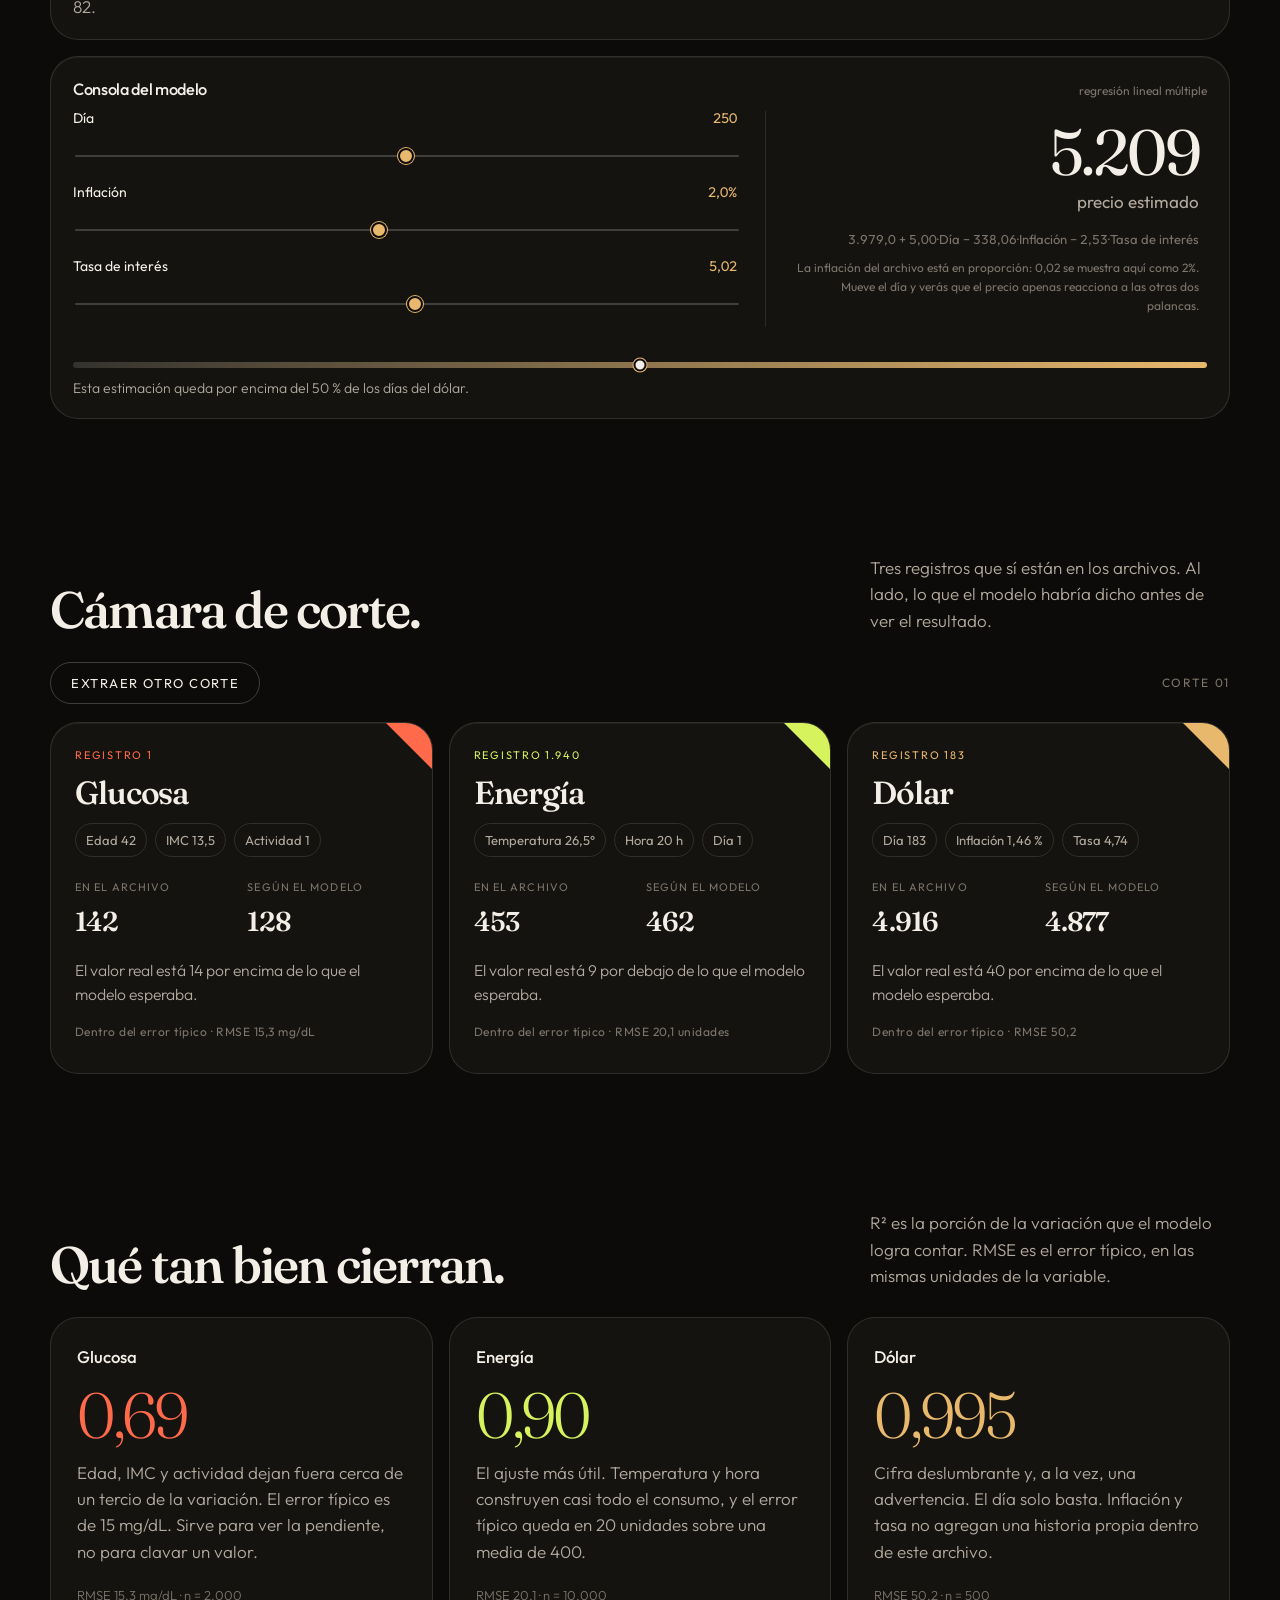
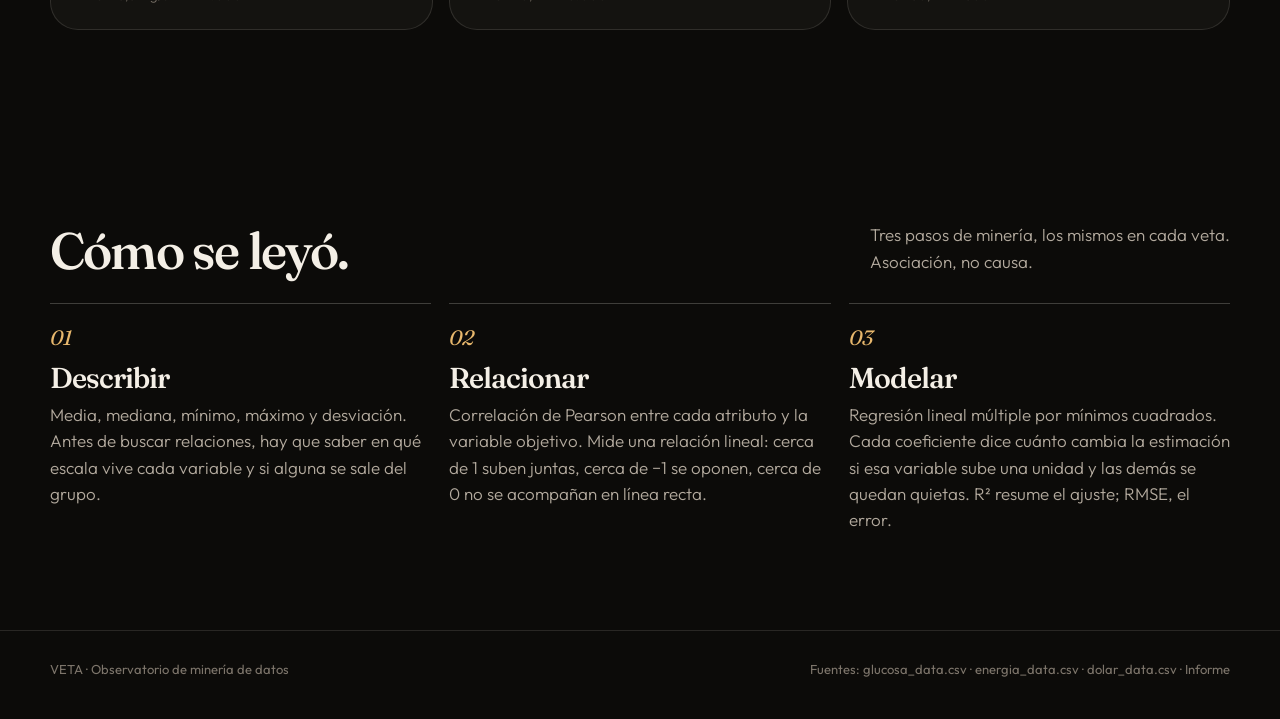
==== commit 3d0a9037: "Agregar el informe escrito del análisis de los tres conjuntos. Documenta la descripción, la correlac" ====
--- a/index.html
+++ b/index.html
@@ -440,7 +440,7 @@
   <footer class="pie-pagina">
     <div class="contenedor">
       <span>VETA · Observatorio de minería de datos</span>
-      <span>Fuentes: glucosa_data.csv · energia_data.csv · dolar_data.csv</span>
+      <span>Fuentes: glucosa_data.csv · energia_data.csv · dolar_data.csv · <a href="INFORME.md">Informe</a></span>
     </div>
   </footer>
 
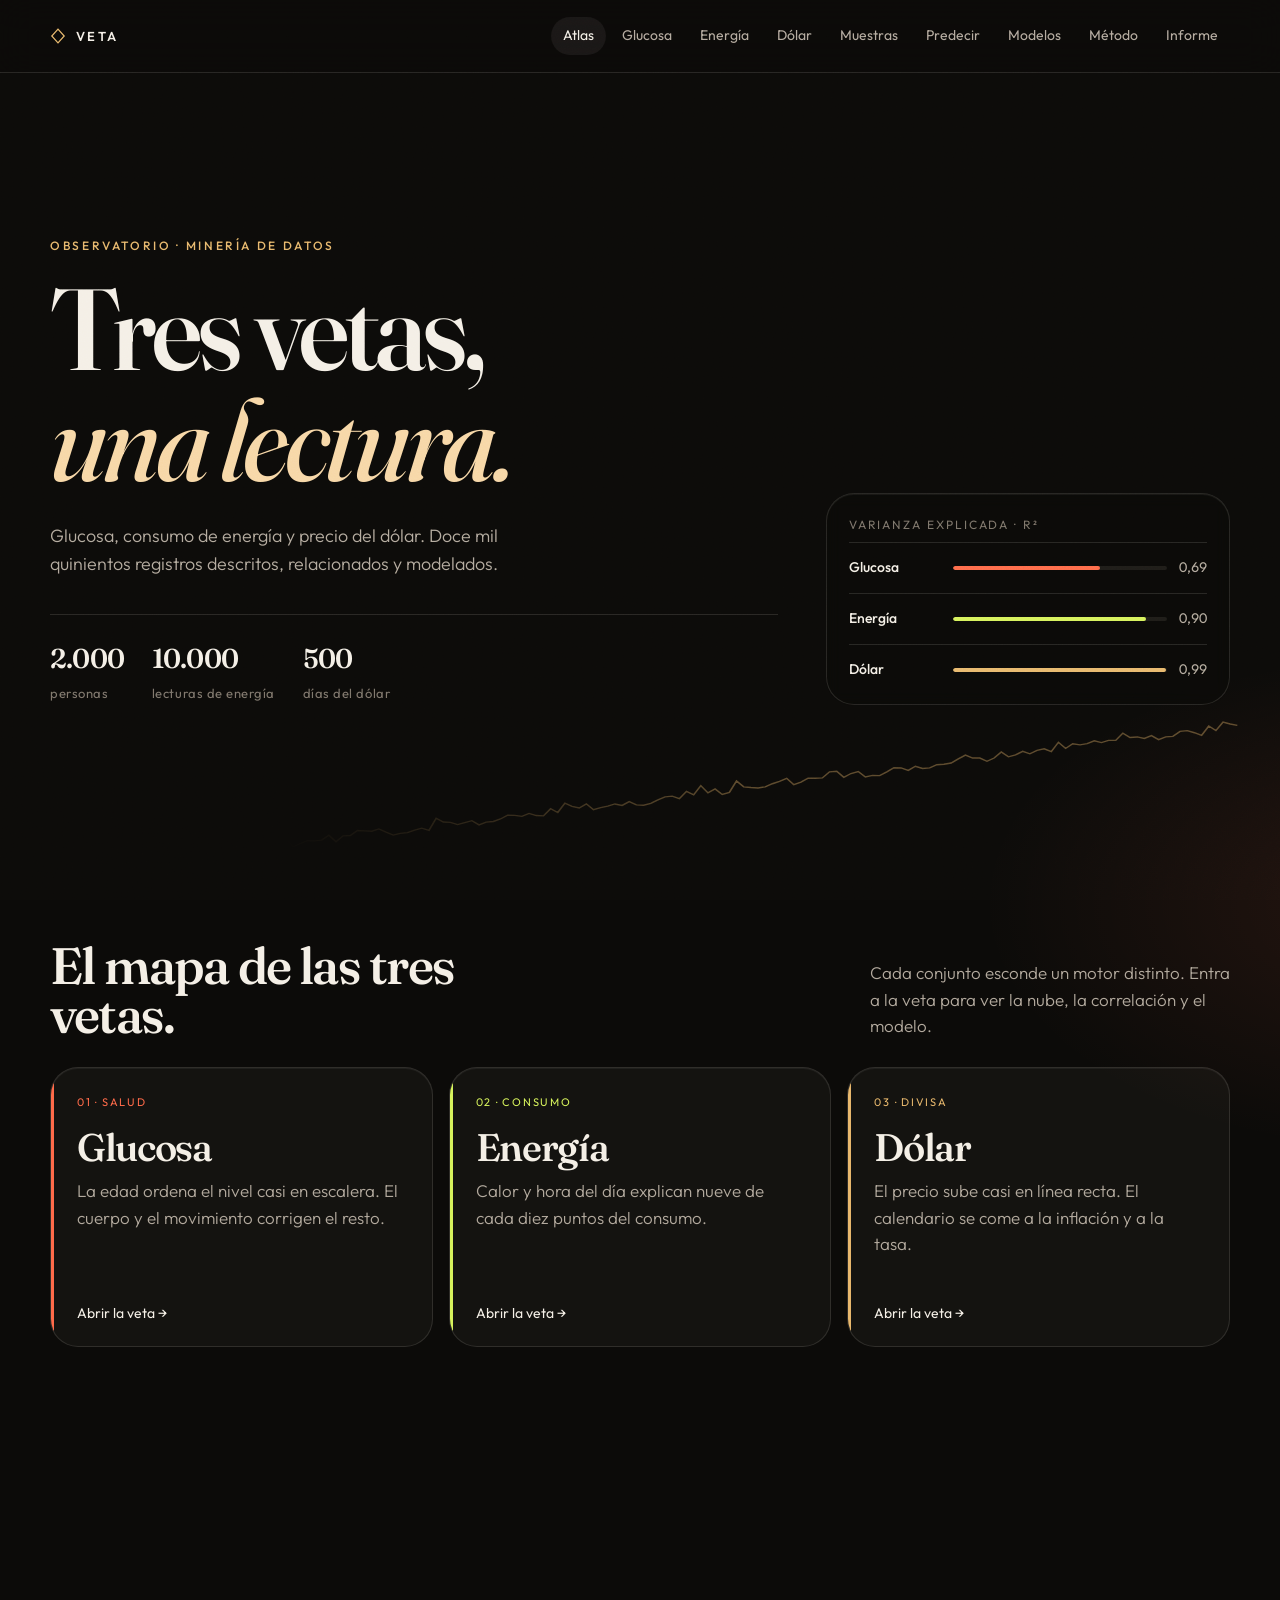
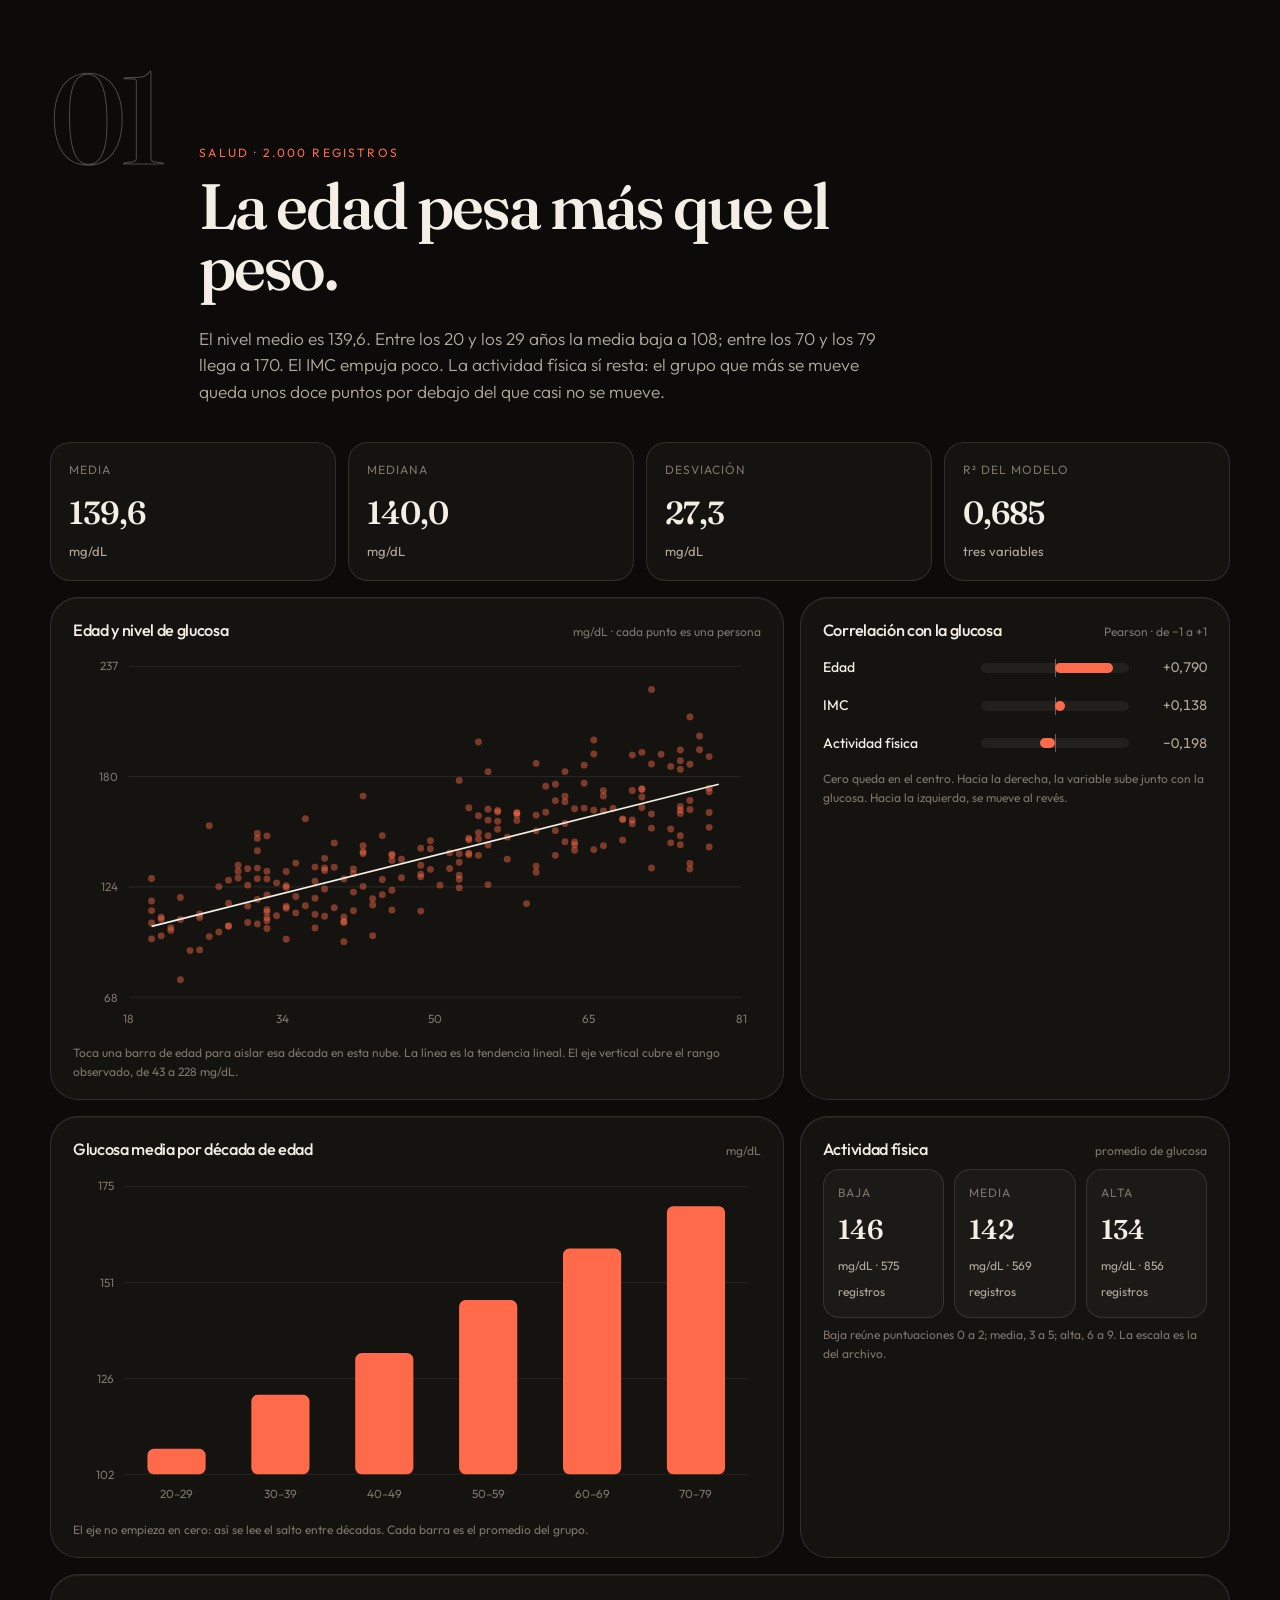
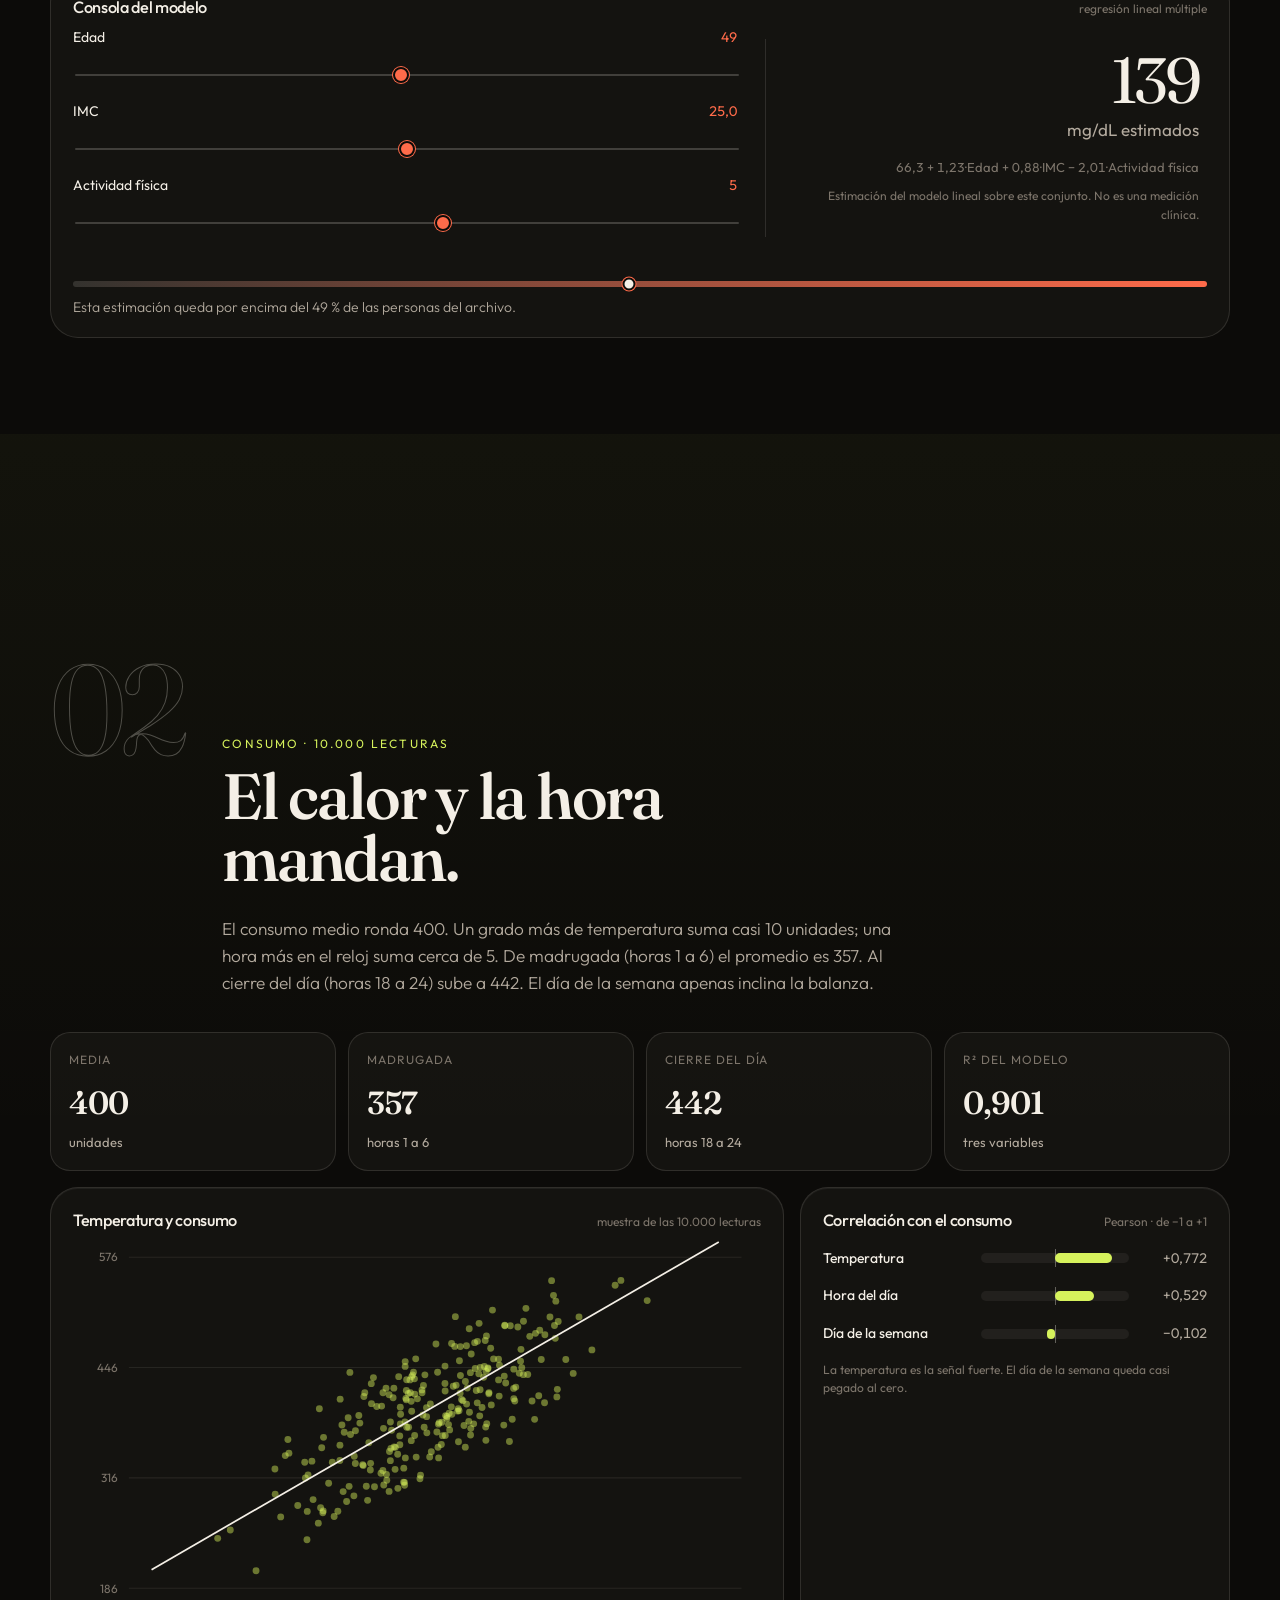
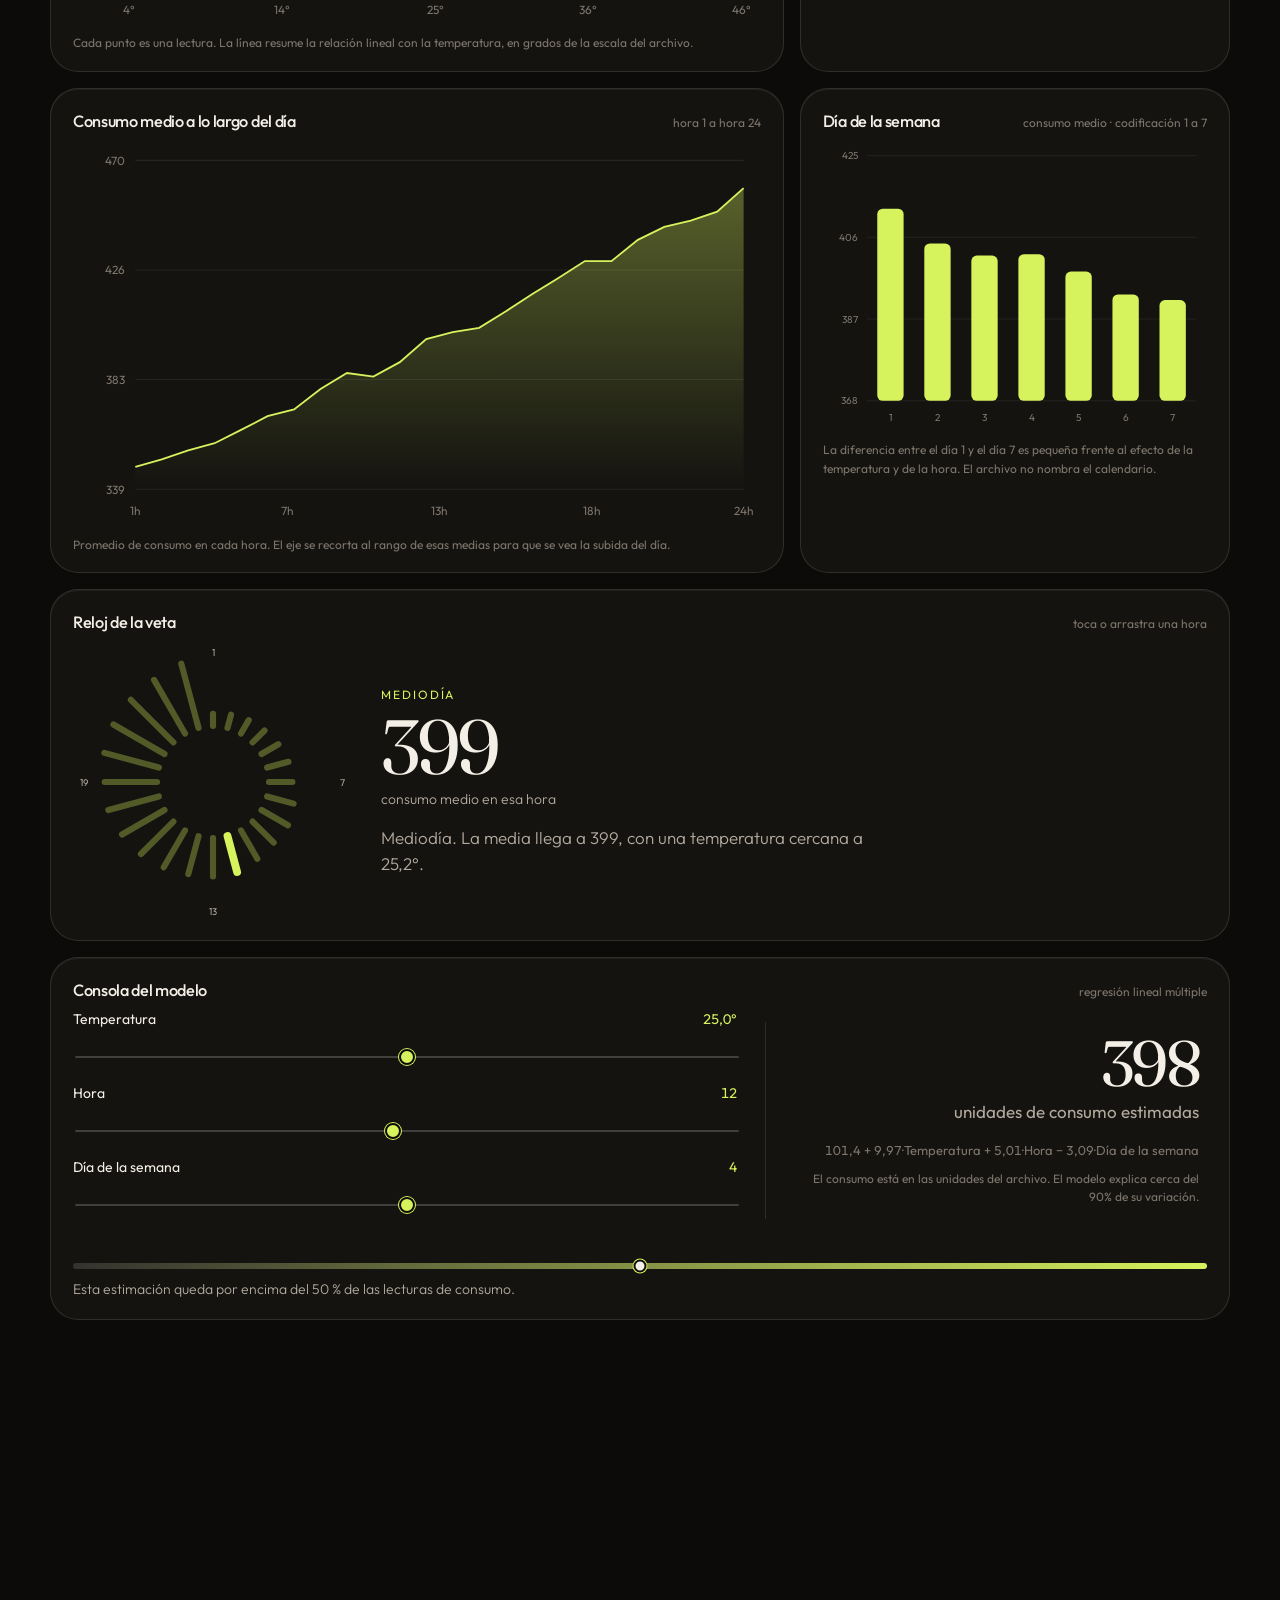
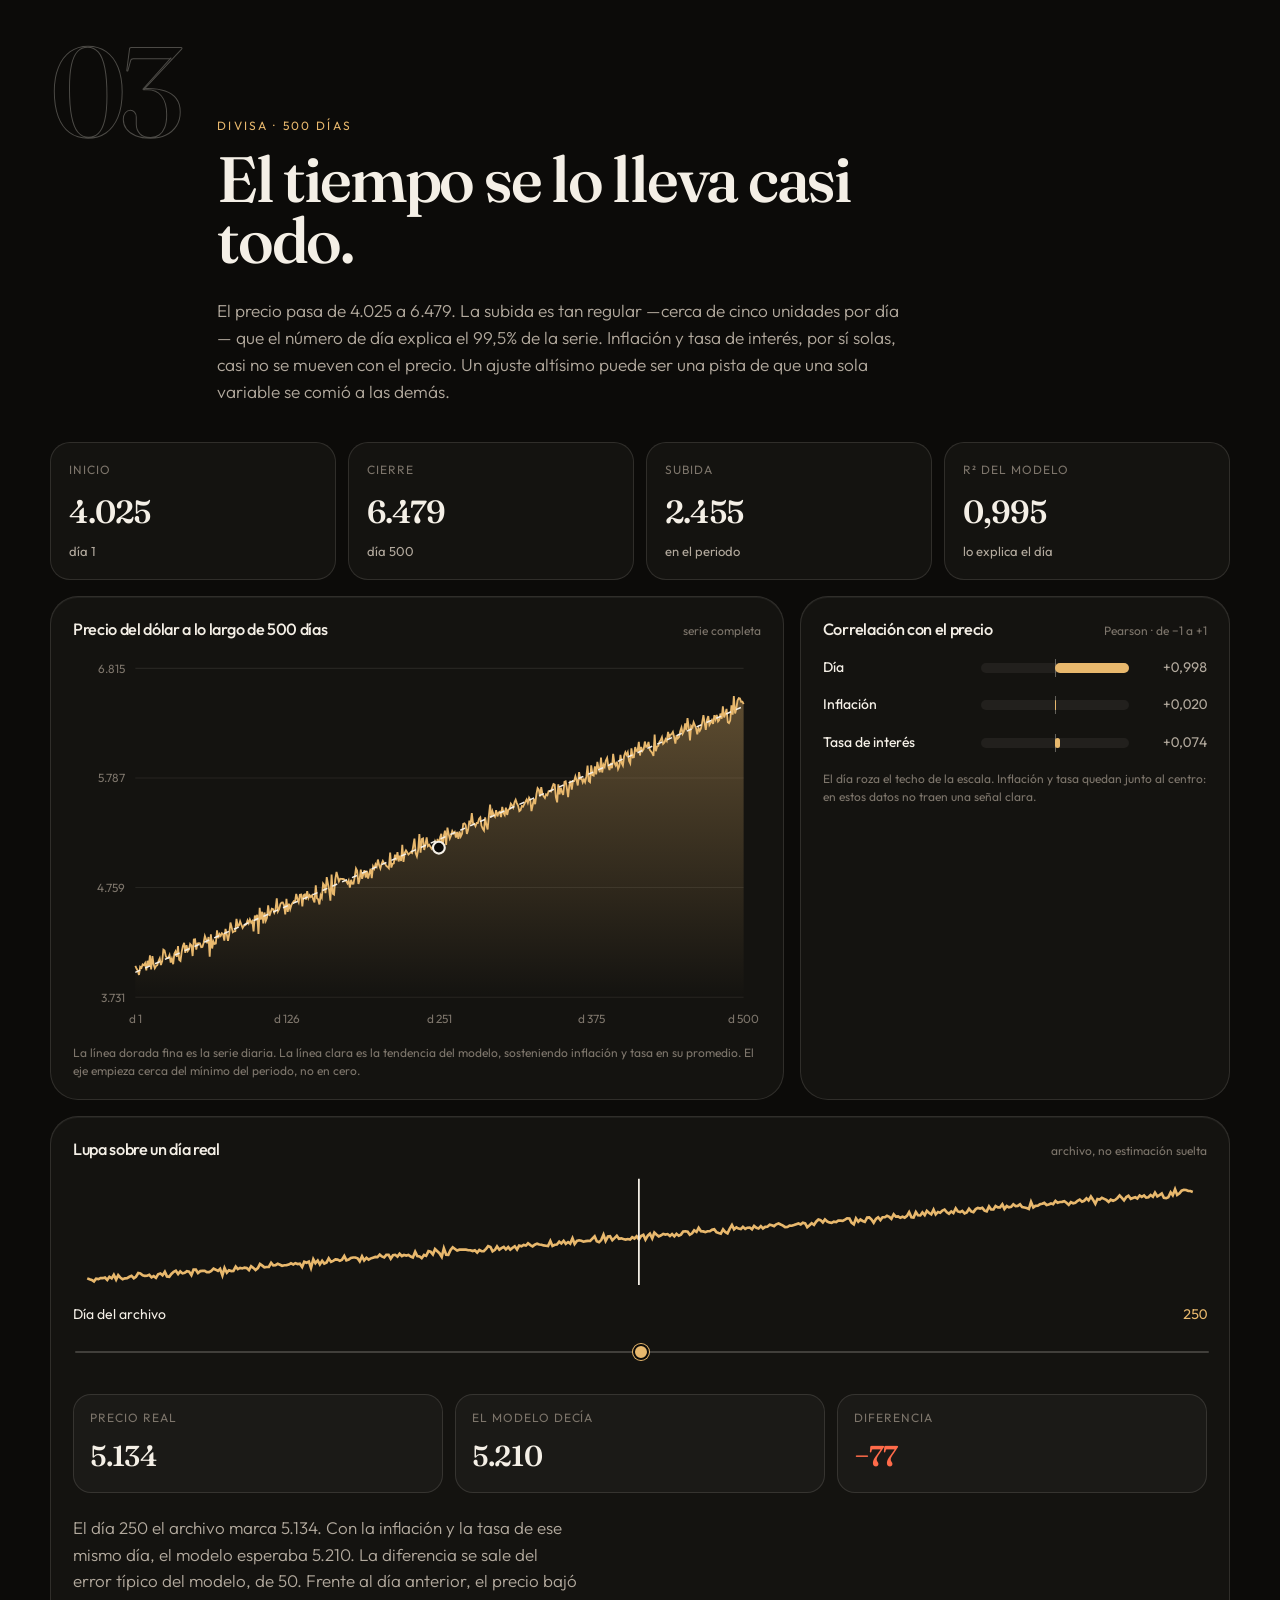
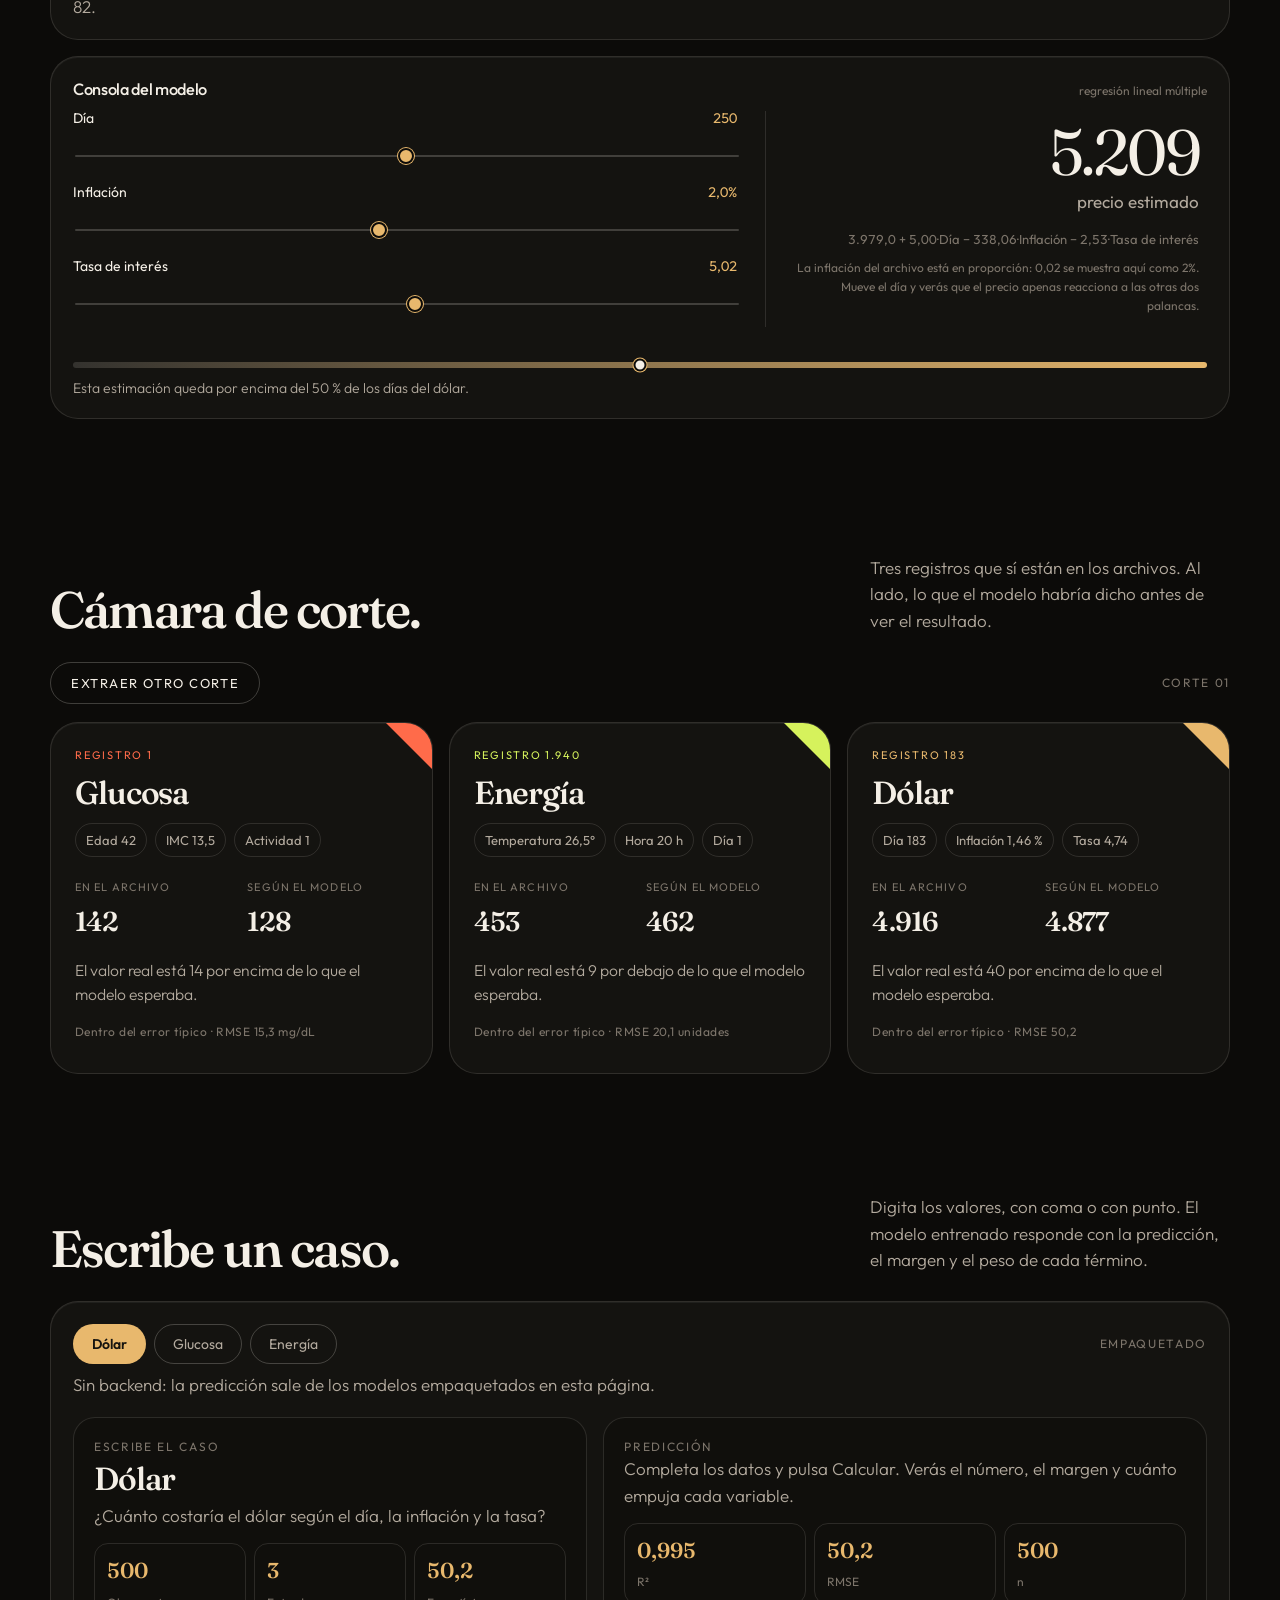
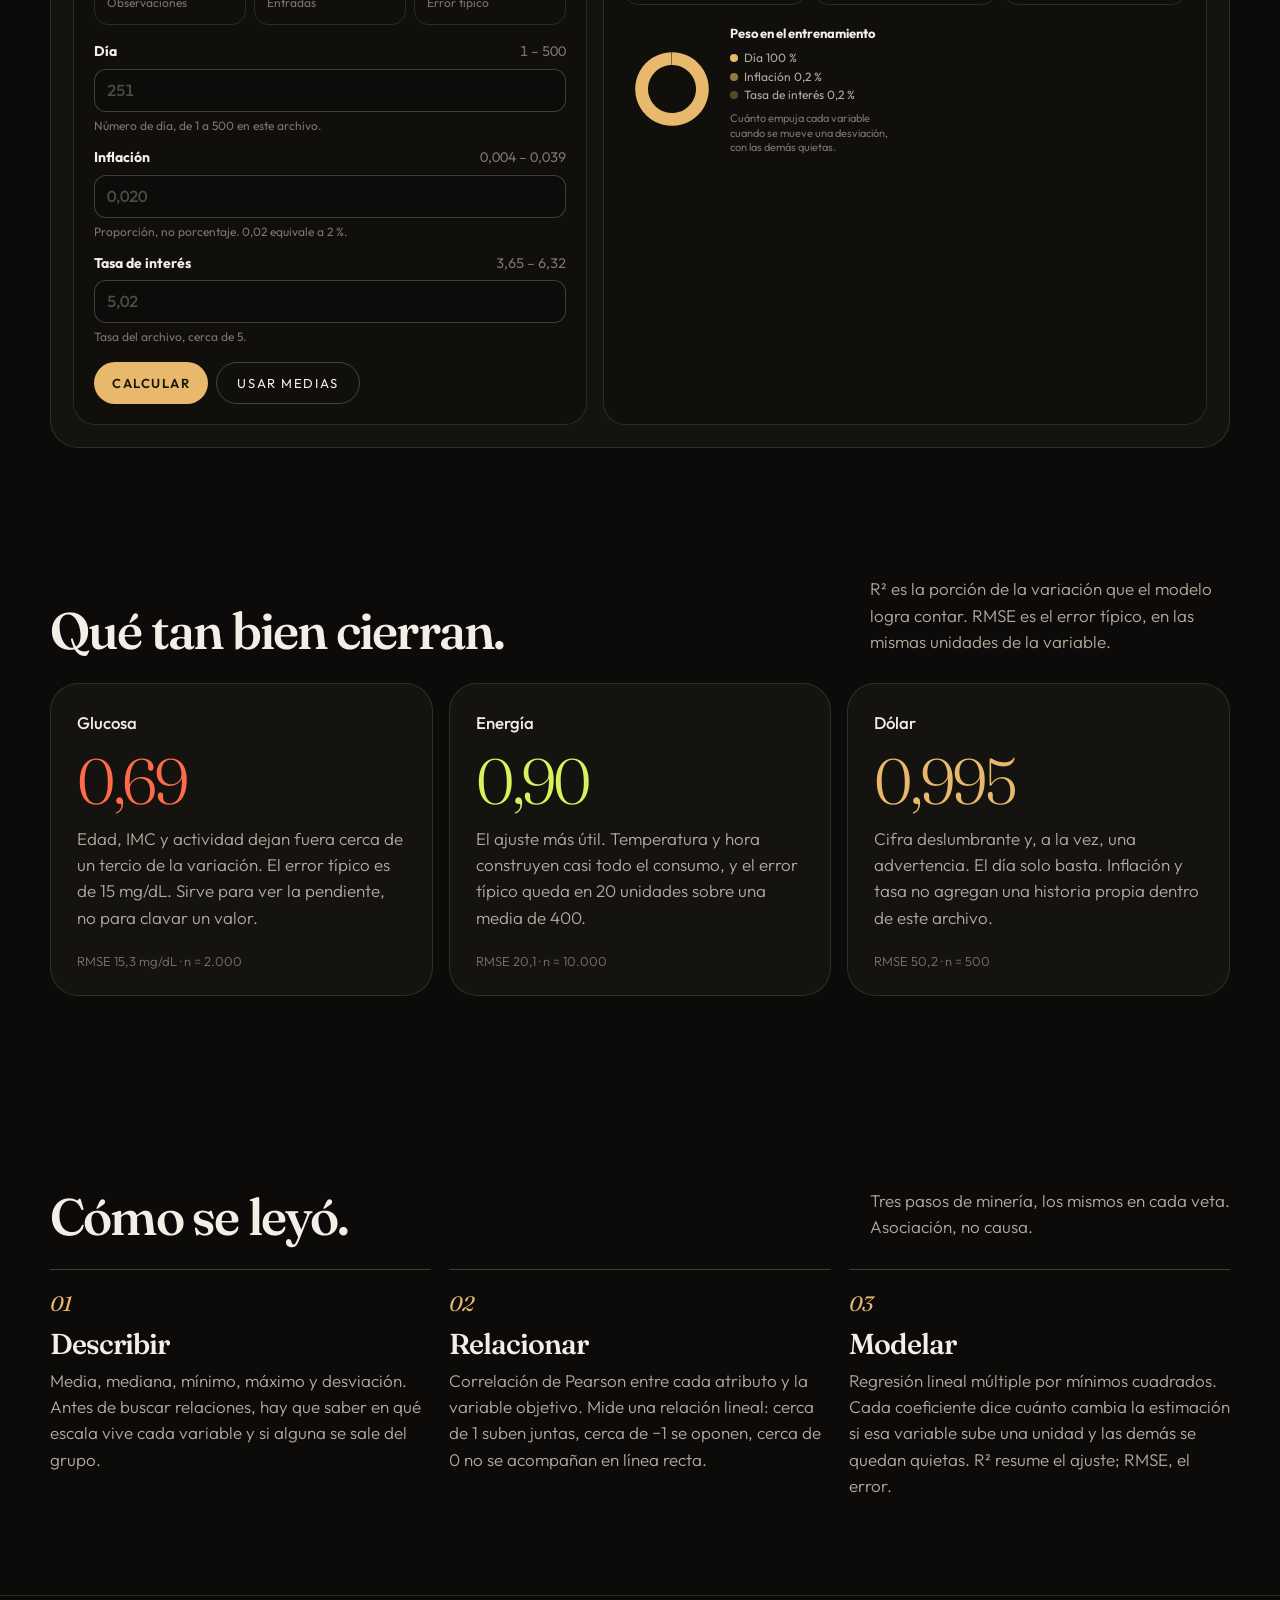
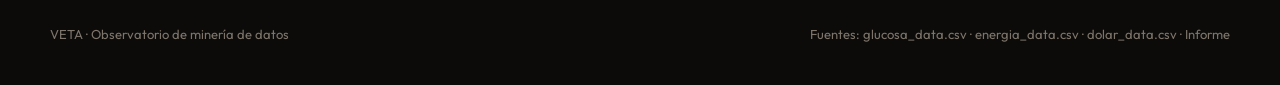
==== commit 23b4d770: "Permitir predecir glucosa, energía y dólar con los modelos empaquetados cuando no hay servidor. Co-a" ====
--- a/index.html
+++ b/index.html
@@ -29,8 +29,10 @@
         <a href="#energia">Energía</a>
         <a href="#dolar">Dólar</a>
         <a href="#muestras">Muestras</a>
+        <a href="#predecir">Predecir</a>
         <a href="#modelos">Modelos</a>
         <a href="#metodo">Método</a>
+        <a href="informe.html">Informe</a>
       </nav>
     </div>
   </header>
@@ -381,6 +383,30 @@
       </div>
     </section>
 
+    <section class="sala" id="predecir">
+      <div class="contenedor">
+        <div class="seccion-cabeza">
+          <h2>Escribe un caso.</h2>
+          <p>Digita los valores, con coma o con punto. El modelo entrenado responde con la predicción, el margen y el peso de cada término.</p>
+        </div>
+        <div class="banco" id="banco" data-tono="dolar">
+          <div class="banco-barra">
+            <div class="banco-pestanias" id="pestanias" role="tablist" aria-label="Escenario"></div>
+            <p class="banco-origen" id="banco-origen">Leyendo modelos…</p>
+          </div>
+          <p class="sala-estado" id="sala-estado" role="status">Leyendo los modelos empaquetados…</p>
+          <div class="banco-cuerpo" id="banco-cuerpo"></div>
+        </div>
+        <div class="bitacora" id="bitacora" hidden>
+          <div class="bitacora-cabeza">
+            <h3>Bitácora de esta sesión</h3>
+            <button type="button" class="extraer" id="limpiar-bitacora">Vaciar</button>
+          </div>
+          <ol id="bitacora-lista"></ol>
+        </div>
+      </div>
+    </section>
+
     <section class="modelos" id="modelos">
       <div class="contenedor">
         <div class="seccion-cabeza">
@@ -440,11 +466,12 @@
   <footer class="pie-pagina">
     <div class="contenedor">
       <span>VETA · Observatorio de minería de datos</span>
-      <span>Fuentes: glucosa_data.csv · energia_data.csv · dolar_data.csv · <a href="INFORME.md">Informe</a></span>
+      <span>Fuentes: glucosa_data.csv · energia_data.csv · dolar_data.csv · <a href="informe.html">Informe</a></span>
     </div>
   </footer>
 
   <script src="js/datos.js"></script>
   <script src="js/app.js"></script>
+  <script src="js/prediccion.js"></script>
 </body>
 </html>
--- a/css/estilos.css
+++ b/css/estilos.css
@@ -985,6 +985,554 @@
   to { transform: scaleX(1); }
 }
 
+.doc {
+  padding: 48px 0 80px;
+}
+
+.doc-grid {
+  display: grid;
+  grid-template-columns: 210px minmax(0, 760px);
+  gap: 48px;
+  align-items: start;
+  justify-content: center;
+}
+
+.indice-doc {
+  position: sticky;
+  top: 96px;
+}
+
+.indice-doc p {
+  margin: 0 0 12px;
+  color: var(--dim);
+  letter-spacing: 0.16em;
+  text-transform: uppercase;
+  font-size: 11px;
+}
+
+.indice-doc a {
+  display: block;
+  color: var(--muted);
+  font-size: 14px;
+  padding: 6px 0;
+  border-top: 1px solid var(--line);
+}
+
+.indice-doc a:hover { color: var(--ink); }
+
+.papel { max-width: 760px; }
+
+.portada-doc .ceja { margin-bottom: 14px; }
+
+.portada-doc h1 {
+  font-size: clamp(3.2rem, 6vw, 5.2rem);
+}
+
+.firma-doc {
+  margin: 22px 0 0;
+  color: var(--muted);
+  font-weight: 300;
+}
+
+.papel h2 {
+  font-size: clamp(2rem, 4vw, 2.8rem);
+  margin: 56px 0 16px;
+}
+
+.papel h3 {
+  font-family: var(--serif);
+  font-size: 1.55rem;
+  letter-spacing: -0.03em;
+  margin: 32px 0 10px;
+}
+
+.papel p {
+  margin: 0 0 14px;
+  color: var(--muted);
+  font-weight: 300;
+  font-size: 1.05rem;
+}
+
+.papel strong { color: var(--ink); font-weight: 500; }
+
+.ecuacion-bloque {
+  margin: 18px 0;
+  padding: 18px 20px;
+  border-left: 2px solid var(--accent, var(--dolar));
+  background: var(--panel);
+  border-radius: 0 16px 16px 0;
+  color: var(--ink);
+  font-family: var(--serif);
+  font-size: 1.25rem;
+  letter-spacing: -0.02em;
+  line-height: 1.35;
+}
+
+.tabla-envoltorio {
+  overflow-x: auto;
+  margin: 8px 0 18px;
+  border: 1px solid var(--line);
+  border-radius: 18px;
+}
+
+.papel table {
+  width: 100%;
+  border-collapse: collapse;
+  min-width: 520px;
+  font-size: 0.95rem;
+}
+
+.papel th,
+.papel td {
+  text-align: left;
+  padding: 12px 14px;
+  border-bottom: 1px solid var(--line);
+  font-variant-numeric: tabular-nums;
+}
+
+.papel th {
+  color: var(--dim);
+  font-weight: 500;
+  font-size: 12px;
+  letter-spacing: 0.08em;
+  text-transform: uppercase;
+}
+
+.papel td { color: var(--ink); }
+.papel tr:last-child td { border-bottom: 0; }
+.papel td:not(:first-child),
+.papel th:not(:first-child) { text-align: right; }
+
+.papel ol, .papel ul {
+  margin: 0 0 16px;
+  padding-left: 1.2rem;
+  color: var(--muted);
+  font-weight: 300;
+}
+
+.papel li { margin: 8px 0; }
+.papel li strong { font-weight: 500; }
+
+.dos-columnas {
+  display: grid;
+  grid-template-columns: 1fr 1fr;
+  gap: 14px;
+  margin: 8px 0 18px;
+}
+
+.bloque-texto {
+  padding: 18px 18px 8px;
+  border-radius: 20px;
+  border: 1px solid var(--line);
+  background: var(--panel);
+}
+
+.bloque-texto h3 { margin-top: 0; }
+
+.codigo {
+  font-family: ui-monospace, "Cascadia Code", Consolas, monospace;
+  font-size: 0.92rem;
+  color: var(--ink);
+}
+
+.sala { padding: 24px 0 88px; }
+
+.banco {
+  border: 1px solid var(--line);
+  border-radius: var(--radio);
+  background: var(--panel);
+  box-shadow: var(--sombra);
+  padding: 22px;
+}
+
+.banco[data-tono="glucosa"] { --accent: var(--glucosa); }
+.banco[data-tono="energia"] { --accent: var(--energia); }
+.banco[data-tono="dolar"] { --accent: var(--dolar); }
+
+.banco-barra {
+  display: flex;
+  align-items: center;
+  justify-content: space-between;
+  gap: 16px;
+  margin-bottom: 8px;
+}
+
+.banco-pestanias { display: flex; flex-wrap: wrap; gap: 8px; }
+
+.pestania {
+  background: transparent;
+  color: var(--muted);
+  border: 1px solid var(--line-strong);
+  border-radius: 999px;
+  padding: 10px 18px;
+  font-family: var(--sans);
+  font-size: 14px;
+  cursor: pointer;
+}
+
+.pestania.activa {
+  background: var(--accent);
+  color: #16140f;
+  border-color: transparent;
+  font-weight: 600;
+}
+
+.banco-origen {
+  margin: 0;
+  color: var(--dim);
+  font-size: 12px;
+  letter-spacing: 0.14em;
+  text-transform: uppercase;
+}
+
+.sala-estado {
+  margin: 0 0 18px;
+  color: var(--muted);
+  font-weight: 300;
+}
+
+.banco-cuerpo {
+  display: grid;
+  grid-template-columns: minmax(0, 0.92fr) minmax(0, 1.08fr);
+  gap: 16px;
+}
+
+.ejercicio,
+.estimado {
+  border: 1px solid var(--line);
+  border-radius: 22px;
+  padding: 20px;
+  background: rgba(12, 11, 9, 0.38);
+  min-width: 0;
+}
+
+.ejercicio-ceja {
+  margin: 0;
+  color: var(--dim);
+  font-size: 12px;
+  letter-spacing: 0.14em;
+  text-transform: uppercase;
+}
+
+.ejercicio h3,
+.estimado h4 {
+  margin: 8px 0;
+  font-family: var(--serif);
+  font-weight: 560;
+}
+
+.ejercicio h3 { font-size: 2rem; }
+.estimado h4 { font-size: 1.35rem; margin-top: 18px; }
+
+.pregunta,
+.estimado-vacio,
+.nota-clinica {
+  margin: 0 0 14px;
+  color: var(--muted);
+  font-weight: 300;
+}
+
+.fichas-mini,
+.metricas-banco {
+  display: grid;
+  grid-template-columns: repeat(3, minmax(0, 1fr));
+  gap: 8px;
+  margin-bottom: 16px;
+}
+
+.fichas-mini div,
+.metricas-banco div {
+  padding: 10px 12px;
+  border-radius: 14px;
+  border: 1px solid var(--line);
+}
+
+.fichas-mini strong,
+.metricas-banco strong {
+  display: block;
+  font-family: var(--serif);
+  font-size: 1.35rem;
+  font-weight: 560;
+  color: var(--accent);
+}
+
+.fichas-mini span,
+.metricas-banco span {
+  color: var(--dim);
+  font-size: 12px;
+}
+
+.ejercicio form { display: flex; flex-direction: column; gap: 12px; }
+
+.campo { display: flex; flex-direction: column; gap: 6px; }
+
+.campo-tope {
+  display: flex;
+  justify-content: space-between;
+  gap: 12px;
+  font-size: 14px;
+}
+
+.campo-tope em {
+  font-style: normal;
+  color: var(--dim);
+  font-variant-numeric: tabular-nums;
+}
+
+.campo input {
+  width: 100%;
+  border: 1px solid var(--line-strong);
+  background: rgba(12, 11, 9, 0.45);
+  color: var(--ink);
+  border-radius: 12px;
+  padding: 11px 12px;
+  font: 500 16px/1.2 var(--sans);
+  font-variant-numeric: tabular-nums;
+}
+
+.campo input::placeholder { color: rgba(244, 239, 230, 0.28); }
+
+.campo input:focus {
+  outline: 2px solid var(--accent);
+  outline-offset: 1px;
+  border-color: transparent;
+}
+
+.campo input[aria-invalid="true"] { border-color: var(--glucosa); }
+.campo input.fuera { border-color: var(--dolar); }
+
+.campo small {
+  color: var(--dim);
+  font-size: 12px;
+  line-height: 1.4;
+}
+
+.campo-fallo { color: #ffb1a3; }
+
+.puesto-acciones {
+  display: flex;
+  flex-wrap: wrap;
+  gap: 8px;
+  margin-top: 4px;
+}
+
+.estimar {
+  background: var(--accent);
+  color: #16140f;
+  border: 0;
+  border-radius: 999px;
+  padding: 12px 18px;
+  font-family: var(--sans);
+  font-size: 13px;
+  font-weight: 600;
+  letter-spacing: 0.12em;
+  text-transform: uppercase;
+  cursor: pointer;
+}
+
+.estimar:disabled { opacity: 0.55; cursor: progress; }
+
+.salida-cifra {
+  display: flex;
+  align-items: baseline;
+  gap: 8px;
+  margin: 8px 0 0;
+}
+
+.salida-cifra strong {
+  font-family: var(--serif);
+  font-size: 3rem;
+  font-weight: 560;
+  letter-spacing: -0.03em;
+  color: var(--accent);
+  line-height: 1;
+}
+
+.salida-cifra span { color: var(--dim); font-size: 13px; }
+
+.salida-margen,
+.salida-cierre,
+.salida-aviso {
+  margin: 8px 0 0;
+  color: var(--muted);
+  font-size: 14px;
+  font-weight: 300;
+}
+
+.salida-aviso { color: #f0d7a8; }
+
+.salida-percentil {
+  margin: 10px 0 0;
+  color: var(--ink);
+  font-size: 14px;
+}
+
+.margen-pista {
+  position: relative;
+  height: 4px;
+  margin: 16px 8px 8px;
+  border-radius: 99px;
+  background: rgba(244, 239, 230, 0.14);
+}
+
+.margen-pista b {
+  position: absolute;
+  top: 0;
+  height: 4px;
+  border-radius: 99px;
+  background: var(--accent);
+  opacity: 0.45;
+}
+
+.margen-pista i {
+  position: absolute;
+  top: -5px;
+  width: 14px;
+  height: 14px;
+  border-radius: 50%;
+  background: var(--accent);
+  transform: translateX(-50%);
+}
+
+.impactos {
+  list-style: none;
+  margin: 0;
+  padding: 0;
+  display: flex;
+  flex-direction: column;
+  gap: 14px;
+}
+
+.impactos strong { font-weight: 500; }
+
+.impactos li div:first-child {
+  display: flex;
+  align-items: center;
+  justify-content: space-between;
+  gap: 8px;
+}
+
+.impactos em {
+  font-style: normal;
+  font-size: 11px;
+  letter-spacing: 0.08em;
+  text-transform: uppercase;
+  color: var(--accent);
+}
+
+.impactos p {
+  margin: 4px 0 6px;
+  color: var(--muted);
+  font-size: 13px;
+  font-weight: 300;
+}
+
+.impacto-fila {
+  display: grid;
+  grid-template-columns: 1fr auto;
+  gap: 10px;
+  align-items: center;
+}
+
+.impacto-fila b {
+  display: block;
+  height: 4px;
+  border-radius: 99px;
+  background: var(--accent);
+  justify-self: start;
+}
+
+.impacto-fila b[data-signo="resta"] { background: rgba(244, 239, 230, 0.45); }
+
+.impacto-fila span {
+  font-variant-numeric: tabular-nums;
+  color: var(--ink);
+  font-size: 13px;
+}
+
+.donas {
+  display: grid;
+  grid-template-columns: 1fr 1fr;
+  gap: 12px;
+  margin-top: 18px;
+}
+
+.dona {
+  margin: 0;
+  display: grid;
+  grid-template-columns: 96px minmax(0, 1fr);
+  gap: 10px;
+  align-items: center;
+}
+
+.dona svg { width: 96px; height: 96px; }
+
+.dona strong {
+  display: block;
+  margin-bottom: 6px;
+  font-size: 13px;
+}
+
+.dona ul {
+  list-style: none;
+  margin: 0;
+  padding: 0;
+}
+
+.dona li {
+  display: flex;
+  align-items: center;
+  gap: 6px;
+  color: var(--muted);
+  font-size: 12px;
+}
+
+.dona i {
+  width: 8px;
+  height: 8px;
+  border-radius: 50%;
+  display: inline-block;
+}
+
+.dona small {
+  display: block;
+  margin-top: 6px;
+  color: var(--dim);
+  font-size: 11px;
+  line-height: 1.35;
+}
+
+.bitacora { margin-top: 28px; }
+
+.bitacora-cabeza {
+  display: flex;
+  align-items: center;
+  justify-content: space-between;
+  gap: 12px;
+}
+
+.bitacora h3 {
+  margin: 0;
+  font-family: var(--serif);
+  font-weight: 560;
+}
+
+.bitacora ol {
+  margin: 12px 0 0;
+  padding: 0;
+  list-style: none;
+  display: grid;
+  gap: 8px;
+}
+
+.bitacora li {
+  padding: 10px 14px;
+  border-radius: 14px;
+  border: 1px solid var(--line);
+  color: var(--muted);
+  font-variant-numeric: tabular-nums;
+}
+
 @media (max-width: 980px) {
   .hero-grid,
   .rejilla,
@@ -995,9 +1543,16 @@
   .pasos,
   .metricas,
   .reloj-cuerpo,
-  .lupa-cifras {
+  .lupa-cifras,
+  .banco-cuerpo,
+  .donas,
+  .fichas-mini,
+  .doc-grid,
+  .dos-columnas {
     grid-template-columns: 1fr;
   }
+
+  .indice-doc { position: static; }
 
   .cabecera-cap { gap: 8px; }
   .cita { grid-column: auto; }
